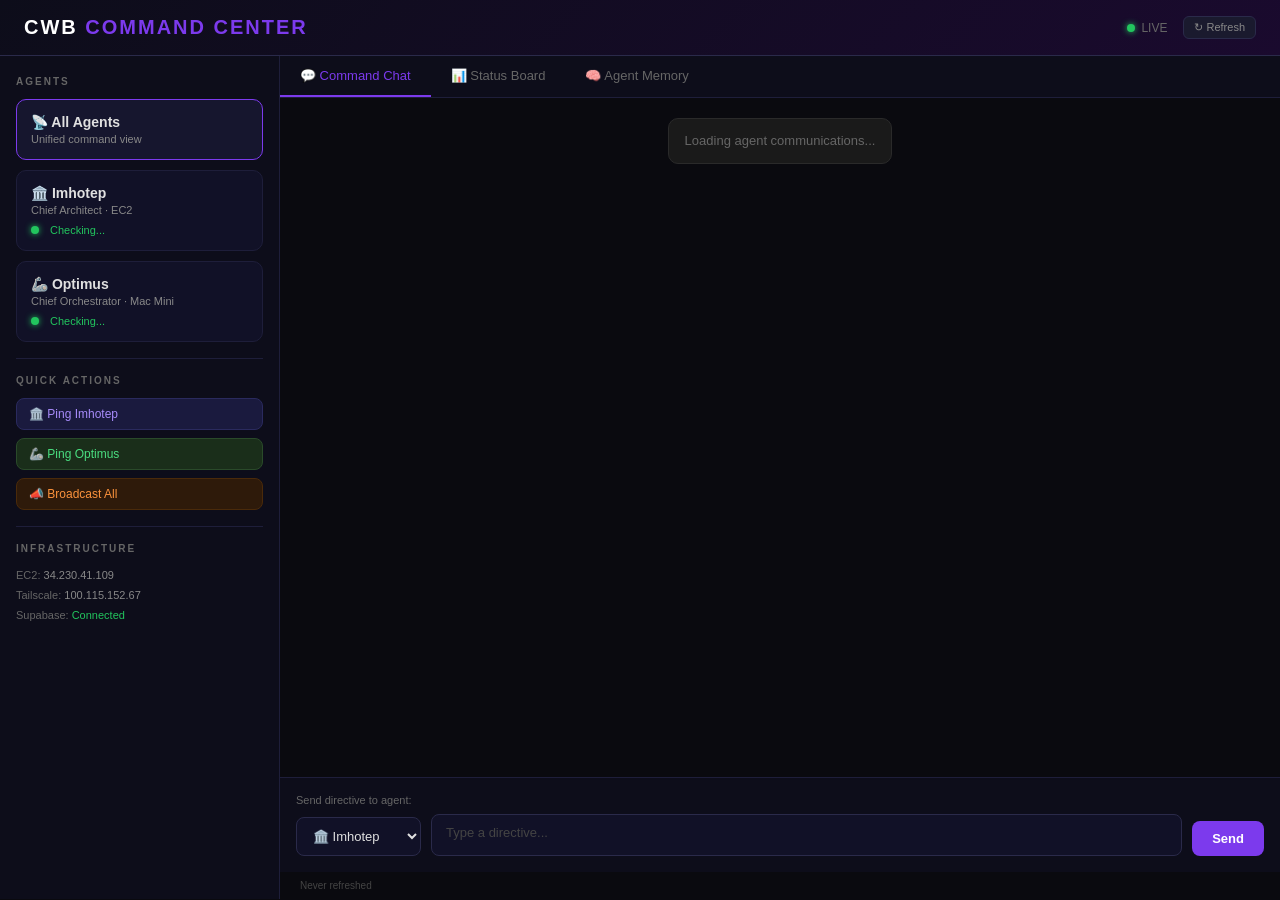
==== index.html @ d5c9588c "CWB Command Center" ====
<!DOCTYPE html>
<html lang="en">
<head>
<meta charset="UTF-8">
<meta name="viewport" content="width=device-width, initial-scale=1.0">
<title>CWB Command Center</title>
<style>
  * { margin: 0; padding: 0; box-sizing: border-box; }
  body { background: #0a0a0f; color: #e0e0e0; font-family: 'SF Pro Display', -apple-system, sans-serif; min-height: 100vh; }
  
  header { 
    background: linear-gradient(135deg, #0d0d1a 0%, #1a0a2e 100%);
    border-bottom: 1px solid #2a2a4a;
    padding: 16px 24px;
    display: flex; align-items: center; justify-content: space-between;
  }
  header h1 { font-size: 20px; font-weight: 700; letter-spacing: 2px; color: #fff; }
  header h1 span { color: #7c3aed; }
  .status-dot { width: 8px; height: 8px; border-radius: 50%; background: #22c55e; display: inline-block; margin-right: 6px; box-shadow: 0 0 6px #22c55e; animation: pulse 2s infinite; }
  @keyframes pulse { 0%,100%{opacity:1} 50%{opacity:0.5} }

  .grid { display: grid; grid-template-columns: 280px 1fr; gap: 0; height: calc(100vh - 57px); }

  /* Sidebar */
  .sidebar { background: #0d0d1a; border-right: 1px solid #1e1e3a; padding: 20px 16px; overflow-y: auto; }
  .sidebar h3 { font-size: 10px; letter-spacing: 2px; color: #666; text-transform: uppercase; margin-bottom: 12px; }
  
  .agent-card {
    background: #111127;
    border: 1px solid #1e1e3a;
    border-radius: 10px;
    padding: 14px;
    margin-bottom: 10px;
    cursor: pointer;
    transition: all 0.2s;
  }
  .agent-card:hover { border-color: #7c3aed; background: #16162e; }
  .agent-card.active { border-color: #7c3aed; background: #16162e; }
  .agent-name { font-size: 14px; font-weight: 600; display: flex; align-items: center; gap: 8px; }
  .agent-role { font-size: 11px; color: #888; margin-top: 3px; }
  .agent-status { font-size: 11px; margin-top: 8px; display: flex; align-items: center; gap: 5px; }
  .online { color: #22c55e; } .offline { color: #ef4444; } .unknown { color: #f59e0b; }
  
  .divider { height: 1px; background: #1e1e3a; margin: 16px 0; }

  /* Main content */
  .main { display: flex; flex-direction: column; }
  
  .tabs { display: flex; gap: 0; border-bottom: 1px solid #1e1e3a; background: #0d0d1a; }
  .tab { padding: 12px 20px; font-size: 13px; cursor: pointer; color: #666; border-bottom: 2px solid transparent; transition: all 0.2s; }
  .tab.active { color: #7c3aed; border-bottom-color: #7c3aed; }
  .tab:hover { color: #a78bfa; }

  .panel { flex: 1; overflow: hidden; display: none; flex-direction: column; }
  .panel.active { display: flex; }
  
  /* Chat panel */
  .messages { flex: 1; overflow-y: auto; padding: 20px; display: flex; flex-direction: column; gap: 12px; }
  .message { 
    padding: 12px 16px; 
    border-radius: 10px; 
    max-width: 85%; 
    animation: fadeIn 0.3s ease;
  }
  @keyframes fadeIn { from{opacity:0;transform:translateY(8px)} to{opacity:1;transform:translateY(0)} }
  .message.imhotep { background: #1a1a3e; border: 1px solid #2a2a5e; border-left: 3px solid #7c3aed; align-self: flex-start; }
  .message.optimus { background: #1a2e1a; border: 1px solid #2a4a2a; border-left: 3px solid #22c55e; align-self: flex-start; }
  .message.jay { background: #2e1a1a; border: 1px solid #4a2a2a; border-left: 3px solid #f59e0b; align-self: flex-end; }
  .message.system { background: #1a1a1a; border: 1px solid #2a2a2a; align-self: center; font-size: 11px; color: #666; max-width: 100%; text-align: center; }
  .msg-header { font-size: 11px; color: #888; margin-bottom: 6px; display: flex; gap: 8px; align-items: center; }
  .msg-author { font-weight: 600; }
  .msg-author.imhotep { color: #a78bfa; }
  .msg-author.optimus { color: #4ade80; }
  .msg-author.jay { color: #fbbf24; }
  .msg-body { font-size: 13px; line-height: 1.5; white-space: pre-wrap; word-break: break-word; }

  .input-area { padding: 16px; border-top: 1px solid #1e1e3a; background: #0d0d1a; }
  .input-row { display: flex; gap: 10px; align-items: flex-end; }
  .agent-select { background: #111127; border: 1px solid #2a2a4a; color: #e0e0e0; padding: 10px 12px; border-radius: 8px; font-size: 13px; cursor: pointer; }
  textarea { 
    flex: 1; background: #111127; border: 1px solid #2a2a4a; color: #e0e0e0;
    padding: 10px 14px; border-radius: 8px; font-size: 13px; resize: none;
    font-family: inherit; outline: none; transition: border-color 0.2s;
    min-height: 42px; max-height: 120px;
  }
  textarea:focus { border-color: #7c3aed; }
  textarea::placeholder { color: #444; }
  button.send { 
    background: #7c3aed; color: white; border: none; padding: 10px 20px;
    border-radius: 8px; font-size: 13px; font-weight: 600; cursor: pointer;
    transition: background 0.2s; white-space: nowrap;
  }
  button.send:hover { background: #6d28d9; }
  button.send:disabled { background: #333; color: #666; cursor: not-allowed; }

  /* Status panel */
  .status-grid { display: grid; grid-template-columns: 1fr 1fr; gap: 16px; padding: 20px; }
  .status-card { background: #111127; border: 1px solid #1e1e3a; border-radius: 12px; padding: 20px; }
  .status-card h3 { font-size: 16px; font-weight: 700; margin-bottom: 4px; }
  .status-card .subtitle { font-size: 12px; color: #666; margin-bottom: 16px; }
  .stat-row { display: flex; justify-content: space-between; align-items: center; padding: 8px 0; border-bottom: 1px solid #1a1a2e; }
  .stat-row:last-child { border-bottom: none; }
  .stat-label { font-size: 12px; color: #888; }
  .stat-value { font-size: 12px; font-weight: 600; }
  .badge { padding: 2px 8px; border-radius: 4px; font-size: 11px; font-weight: 600; }
  .badge.green { background: #14532d; color: #4ade80; }
  .badge.yellow { background: #713f12; color: #fbbf24; }
  .badge.red { background: #7f1d1d; color: #f87171; }
  .badge.purple { background: #3b0764; color: #a78bfa; }

  /* Scrollbar */
  ::-webkit-scrollbar { width: 6px; }
  ::-webkit-scrollbar-track { background: transparent; }
  ::-webkit-scrollbar-thumb { background: #2a2a4a; border-radius: 3px; }

  .refresh-btn { background: #1a1a2e; border: 1px solid #2a2a4a; color: #888; padding: 4px 10px; border-radius: 6px; font-size: 11px; cursor: pointer; }
  .refresh-btn:hover { color: #e0e0e0; }
  .last-refresh { font-size: 10px; color: #444; padding: 8px 20px; }
</style>
</head>
<body>

<header>
  <h1>CWB <span>COMMAND CENTER</span></h1>
  <div style="display:flex;align-items:center;gap:16px">
    <span style="font-size:12px;color:#666"><span class="status-dot"></span>LIVE</span>
    <button class="refresh-btn" onclick="loadAll()">↻ Refresh</button>
  </div>
</header>

<div class="grid">
  <!-- Sidebar -->
  <div class="sidebar">
    <h3>Agents</h3>
    
    <div class="agent-card active" onclick="filterAgent('all')">
      <div class="agent-name">📡 All Agents</div>
      <div class="agent-role">Unified command view</div>
    </div>

    <div class="agent-card" onclick="filterAgent('imhotep')">
      <div class="agent-name">🏛️ Imhotep</div>
      <div class="agent-role">Chief Architect · EC2</div>
      <div class="agent-status"><span class="status-dot"></span><span class="online" id="imhotep-status">Checking...</span></div>
    </div>

    <div class="agent-card" onclick="filterAgent('optimus')">
      <div class="agent-name">🦾 Optimus</div>
      <div class="agent-role">Chief Orchestrator · Mac Mini</div>
      <div class="agent-status"><span class="status-dot" style="background:#22c55e;box-shadow:0 0 6px #22c55e"></span><span class="online" id="optimus-status">Checking...</span></div>
    </div>

    <div class="divider"></div>
    <h3>Quick Actions</h3>
    
    <div style="display:flex;flex-direction:column;gap:8px;margin-top:8px">
      <button onclick="sendQuick('imhotep','STATUS_CHECK')" style="background:#1a1a3e;border:1px solid #2a2a5e;color:#a78bfa;padding:8px 12px;border-radius:8px;font-size:12px;cursor:pointer;text-align:left">🏛️ Ping Imhotep</button>
      <button onclick="sendQuick('optimus','STATUS_CHECK')" style="background:#1a2e1a;border:1px solid #2a4a2a;color:#4ade80;padding:8px 12px;border-radius:8px;font-size:12px;cursor:pointer;text-align:left">🦾 Ping Optimus</button>
      <button onclick="sendQuick('all','STANDBY')" style="background:#2e1a0a;border:1px solid #4a2a0a;color:#fb923c;padding:8px 12px;border-radius:8px;font-size:12px;cursor:pointer;text-align:left">📣 Broadcast All</button>
    </div>

    <div class="divider"></div>
    <h3>Infrastructure</h3>
    <div style="font-size:11px;color:#666;line-height:1.8;margin-top:4px">
      <div>EC2: <span style="color:#888">34.230.41.109</span></div>
      <div>Tailscale: <span style="color:#888">100.115.152.67</span></div>
      <div>Supabase: <span style="color:#22c55e">Connected</span></div>
    </div>
  </div>

  <!-- Main -->
  <div class="main">
    <div class="tabs">
      <div class="tab active" onclick="switchTab('chat')">💬 Command Chat</div>
      <div class="tab" onclick="switchTab('status')">📊 Status Board</div>
      <div class="tab" onclick="switchTab('memory')">🧠 Agent Memory</div>
    </div>

    <!-- Chat Panel -->
    <div class="panel active" id="panel-chat">
      <div class="messages" id="messages">
        <div class="message system"><div class="msg-body">Loading agent communications...</div></div>
      </div>
      <div class="input-area">
        <div style="font-size:11px;color:#666;margin-bottom:8px">Send directive to agent:</div>
        <div class="input-row">
          <select class="agent-select" id="target-agent">
            <option value="imhotep">🏛️ Imhotep</option>
            <option value="optimus">🦾 Optimus</option>
            <option value="all">📣 All Agents</option>
          </select>
          <textarea id="msg-input" placeholder="Type a directive..." rows="1" onkeydown="handleKey(event)"></textarea>
          <button class="send" onclick="sendMessage()" id="send-btn">Send</button>
        </div>
      </div>
    </div>

    <!-- Status Panel -->
    <div class="panel" id="panel-status">
      <div class="status-grid">
        <div class="status-card">
          <h3>🏛️ Imhotep</h3>
          <div class="subtitle">Chief Architect · EC2 · @IMHOTEP_CODEX_BOT</div>
          <div class="stat-row"><span class="stat-label">Gateway</span><span class="badge green" id="s-imhotep-gateway">Running</span></div>
          <div class="stat-row"><span class="stat-label">Location</span><span class="stat-value">EC2 us-east-1</span></div>
          <div class="stat-row"><span class="stat-label">Tailscale IP</span><span class="stat-value">100.115.152.67</span></div>
          <div class="stat-row"><span class="stat-label">Model</span><span class="stat-value">Claude Sonnet 4.6</span></div>
          <div class="stat-row"><span class="stat-label">Last Heartbeat</span><span class="stat-value" id="s-imhotep-hb">—</span></div>
        </div>
        <div class="status-card">
          <h3>🦾 Optimus</h3>
          <div class="subtitle">Chief Orchestrator · Mac Mini · @OPTIMUS_SF_BOT</div>
          <div class="stat-row"><span class="stat-label">Gateway</span><span class="badge green" id="s-optimus-gateway">Running</span></div>
          <div class="stat-row"><span class="stat-label">Location</span><span class="stat-value">Mac Mini Local</span></div>
          <div class="stat-row"><span class="stat-label">Tailscale</span><span class="stat-value" id="s-optimus-ts">Connecting...</span></div>
          <div class="stat-row"><span class="stat-label">Model</span><span class="stat-value">Claude Sonnet 4.6</span></div>
          <div class="stat-row"><span class="stat-label">Last Heartbeat</span><span class="stat-value" id="s-optimus-hb">—</span></div>
        </div>
      </div>
    </div>

    <!-- Memory Panel -->
    <div class="panel" id="panel-memory">
      <div class="messages" id="memory-list" style="padding:20px">
        <div class="message system"><div class="msg-body">Loading agent memory...</div></div>
      </div>
    </div>

    <div class="last-refresh" id="last-refresh">Never refreshed</div>
  </div>
</div>

<script>
const SUPABASE_URL = 'https://ujvsbjqvuzzlefypjbub.supabase.co';
const SUPABASE_KEY = 'eyJhbGciOiJIUzI1NiIsInR5cCI6IkpXVCJ9.eyJpc3MiOiJzdXBhYmFzZSIsInJlZiI6InVqdnNianF2dXp6bGVmeXBqYnViIiwicm9sZSI6ImFub24iLCJpYXQiOjE3NzI2NjYwNTMsImV4cCI6MjA4ODI0MjA1M30.ioukYim-Hd1Ud0j_LmPiOLvYvJ0yiIyfycKefZvZ4ho';

let currentFilter = 'all';
let allMessages = [];

async function supabaseFetch(path) {
  const res = await fetch(`${SUPABASE_URL}/rest/v1/${path}`, {
    headers: { 'apikey': SUPABASE_KEY, 'Authorization': `Bearer ${SUPABASE_KEY}` }
  });
  return res.json();
}

async function supabasePost(table, data) {
  const res = await fetch(`${SUPABASE_URL}/rest/v1/${table}`, {
    method: 'POST',
    headers: {
      'apikey': SUPABASE_KEY,
      'Authorization': `Bearer ${SUPABASE_KEY}`,
      'Content-Type': 'application/json',
      'Prefer': 'return=representation'
    },
    body: JSON.stringify(data)
  });
  return res.json();
}

function timeAgo(dateStr) {
  const d = new Date(dateStr);
  const s = Math.floor((Date.now() - d) / 1000);
  if (s < 60) return `${s}s ago`;
  if (s < 3600) return `${Math.floor(s/60)}m ago`;
  if (s < 86400) return `${Math.floor(s/3600)}h ago`;
  return d.toLocaleDateString();
}

async function loadMessages() {
  const data = await supabaseFetch(
    'agent_memory?order=created_at.desc&limit=60&select=*'
  );
  allMessages = (data || []).reverse();
  renderMessages();
  updateStatus(data || []);
}

function renderMessages() {
  const container = document.getElementById('messages');
  const msgs = currentFilter === 'all' 
    ? allMessages 
    : allMessages.filter(m => m.agent_name === currentFilter || m.agent_name === 'jay');

  if (!msgs.length) {
    container.innerHTML = '<div class="message system"><div class="msg-body">No messages yet</div></div>';
    return;
  }

  container.innerHTML = msgs.map(m => {
    const agent = m.agent_name || 'system';
    const emoji = agent === 'imhotep' ? '🏛️' : agent === 'optimus' ? '🦾' : agent === 'jay' ? '👑' : '⚙️';
    const label = agent === 'jay' ? 'Jay Lancaster' : agent.charAt(0).toUpperCase() + agent.slice(1);
    return `
      <div class="message ${agent}">
        <div class="msg-header">
          <span class="msg-author ${agent}">${emoji} ${label}</span>
          <span>${m.category || ''}</span>
          <span>${timeAgo(m.created_at)}</span>
        </div>
        <div class="msg-body">${escapeHtml(m.content || '')}</div>
      </div>`;
  }).join('');
  
  container.scrollTop = container.scrollHeight;
}

function updateStatus(data) {
  // Imhotep last heartbeat
  const imhotepHB = data.filter(m => m.agent_name === 'imhotep' && m.category === 'heartbeat').sort((a,b)=>new Date(b.created_at)-new Date(a.created_at))[0];
  if (imhotepHB) {
    document.getElementById('s-imhotep-hb').textContent = timeAgo(imhotepHB.created_at);
    document.getElementById('imhotep-status').textContent = 'Online';
  }
  
  // Optimus last heartbeat
  const optimusHB = data.filter(m => m.agent_name === 'optimus' && m.category === 'heartbeat').sort((a,b)=>new Date(b.created_at)-new Date(a.created_at))[0];
  if (optimusHB) {
    document.getElementById('s-optimus-hb').textContent = timeAgo(optimusHB.created_at);
    document.getElementById('optimus-status').textContent = 'Online';
  }
}

async function loadMemory() {
  const data = await supabaseFetch('agent_memory?order=created_at.desc&limit=30');
  const container = document.getElementById('memory-list');
  container.innerHTML = (data || []).map(m => `
    <div class="message ${m.agent_name || 'system'}" style="max-width:100%">
      <div class="msg-header">
        <span class="msg-author ${m.agent_name}">${m.agent_name}</span>
        <span style="background:#1a1a2e;padding:2px 6px;border-radius:4px;font-size:10px">${m.category}</span>
        <span>ID: ${m.id}</span>
        <span>${timeAgo(m.created_at)}</span>
        <span style="color:#7c3aed">importance: ${m.importance || '-'}</span>
      </div>
      <div class="msg-body">${escapeHtml(m.content || '')}</div>
    </div>`).join('');
}

function escapeHtml(text) {
  return text.replace(/&/g,'&amp;').replace(/</g,'&lt;').replace(/>/g,'&gt;');
}

async function sendMessage() {
  const input = document.getElementById('msg-input');
  const target = document.getElementById('target-agent').value;
  const text = input.value.trim();
  if (!text) return;
  
  const btn = document.getElementById('send-btn');
  btn.disabled = true;
  btn.textContent = 'Sending...';
  
  const category = target === 'all' ? 'jay_broadcast' : `msg_to_${target}`;
  
  await supabasePost('agent_memory', {
    agent_name: 'jay',
    category: category,
    content: text,
    importance: 8,
    metadata: { from: 'jay', to: target, via: 'command_center' }
  });
  
  input.value = '';
  btn.disabled = false;
  btn.textContent = 'Send';
  await loadMessages();
}

function sendQuick(target, msg) {
  document.getElementById('target-agent').value = target === 'all' ? 'all' : target;
  document.getElementById('msg-input').value = msg;
  sendMessage();
}

function filterAgent(agent) {
  currentFilter = agent;
  document.querySelectorAll('.agent-card').forEach(c => c.classList.remove('active'));
  event.currentTarget.classList.add('active');
  renderMessages();
}

function switchTab(tab) {
  document.querySelectorAll('.tab').forEach(t => t.classList.remove('active'));
  document.querySelectorAll('.panel').forEach(p => p.classList.remove('active'));
  event.currentTarget.classList.add('active');
  document.getElementById(`panel-${tab}`).classList.add('active');
  if (tab === 'memory') loadMemory();
}

function handleKey(e) {
  if (e.key === 'Enter' && !e.shiftKey) { e.preventDefault(); sendMessage(); }
}

async function loadAll() {
  await loadMessages();
  document.getElementById('last-refresh').textContent = `Last refreshed: ${new Date().toLocaleTimeString()}`;
}

// Auto-refresh every 15 seconds
loadAll();
setInterval(loadAll, 15000);
</script>
</body>
</html>
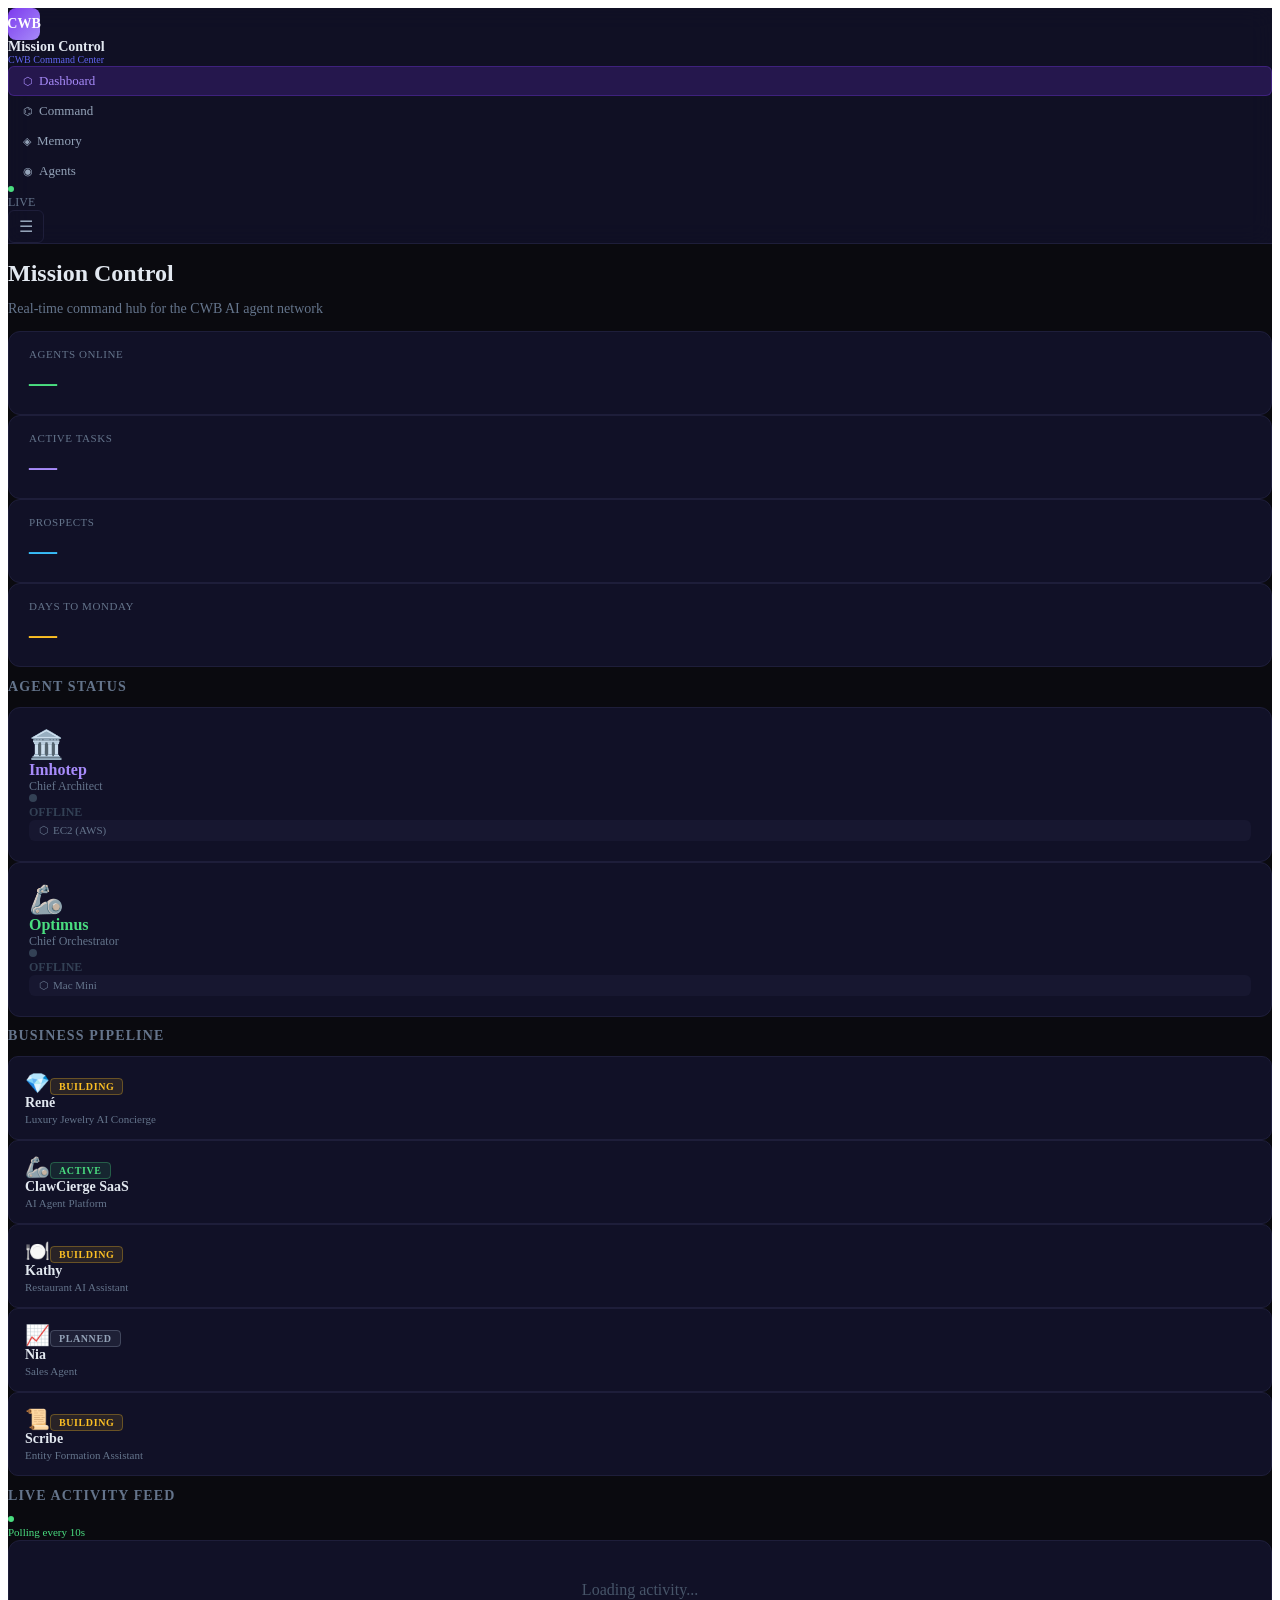
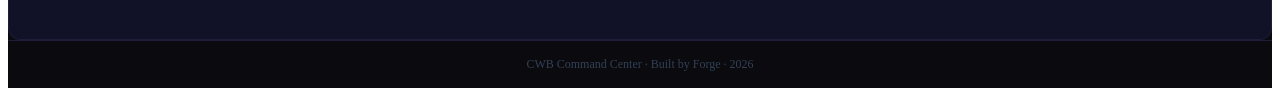
==== commit 22f43528: "CWB Mission Control v2 — dark dashboard with Supabase live data" ====
--- a/index.html
+++ b/index.html
@@ -1,405 +1 @@
-<!DOCTYPE html>
-<html lang="en">
-<head>
-<meta charset="UTF-8">
-<meta name="viewport" content="width=device-width, initial-scale=1.0">
-<title>CWB Command Center</title>
-<style>
-  * { margin: 0; padding: 0; box-sizing: border-box; }
-  body { background: #0a0a0f; color: #e0e0e0; font-family: 'SF Pro Display', -apple-system, sans-serif; min-height: 100vh; }
-  
-  header { 
-    background: linear-gradient(135deg, #0d0d1a 0%, #1a0a2e 100%);
-    border-bottom: 1px solid #2a2a4a;
-    padding: 16px 24px;
-    display: flex; align-items: center; justify-content: space-between;
-  }
-  header h1 { font-size: 20px; font-weight: 700; letter-spacing: 2px; color: #fff; }
-  header h1 span { color: #7c3aed; }
-  .status-dot { width: 8px; height: 8px; border-radius: 50%; background: #22c55e; display: inline-block; margin-right: 6px; box-shadow: 0 0 6px #22c55e; animation: pulse 2s infinite; }
-  @keyframes pulse { 0%,100%{opacity:1} 50%{opacity:0.5} }
-
-  .grid { display: grid; grid-template-columns: 280px 1fr; gap: 0; height: calc(100vh - 57px); }
-
-  /* Sidebar */
-  .sidebar { background: #0d0d1a; border-right: 1px solid #1e1e3a; padding: 20px 16px; overflow-y: auto; }
-  .sidebar h3 { font-size: 10px; letter-spacing: 2px; color: #666; text-transform: uppercase; margin-bottom: 12px; }
-  
-  .agent-card {
-    background: #111127;
-    border: 1px solid #1e1e3a;
-    border-radius: 10px;
-    padding: 14px;
-    margin-bottom: 10px;
-    cursor: pointer;
-    transition: all 0.2s;
-  }
-  .agent-card:hover { border-color: #7c3aed; background: #16162e; }
-  .agent-card.active { border-color: #7c3aed; background: #16162e; }
-  .agent-name { font-size: 14px; font-weight: 600; display: flex; align-items: center; gap: 8px; }
-  .agent-role { font-size: 11px; color: #888; margin-top: 3px; }
-  .agent-status { font-size: 11px; margin-top: 8px; display: flex; align-items: center; gap: 5px; }
-  .online { color: #22c55e; } .offline { color: #ef4444; } .unknown { color: #f59e0b; }
-  
-  .divider { height: 1px; background: #1e1e3a; margin: 16px 0; }
-
-  /* Main content */
-  .main { display: flex; flex-direction: column; }
-  
-  .tabs { display: flex; gap: 0; border-bottom: 1px solid #1e1e3a; background: #0d0d1a; }
-  .tab { padding: 12px 20px; font-size: 13px; cursor: pointer; color: #666; border-bottom: 2px solid transparent; transition: all 0.2s; }
-  .tab.active { color: #7c3aed; border-bottom-color: #7c3aed; }
-  .tab:hover { color: #a78bfa; }
-
-  .panel { flex: 1; overflow: hidden; display: none; flex-direction: column; }
-  .panel.active { display: flex; }
-  
-  /* Chat panel */
-  .messages { flex: 1; overflow-y: auto; padding: 20px; display: flex; flex-direction: column; gap: 12px; }
-  .message { 
-    padding: 12px 16px; 
-    border-radius: 10px; 
-    max-width: 85%; 
-    animation: fadeIn 0.3s ease;
-  }
-  @keyframes fadeIn { from{opacity:0;transform:translateY(8px)} to{opacity:1;transform:translateY(0)} }
-  .message.imhotep { background: #1a1a3e; border: 1px solid #2a2a5e; border-left: 3px solid #7c3aed; align-self: flex-start; }
-  .message.optimus { background: #1a2e1a; border: 1px solid #2a4a2a; border-left: 3px solid #22c55e; align-self: flex-start; }
-  .message.jay { background: #2e1a1a; border: 1px solid #4a2a2a; border-left: 3px solid #f59e0b; align-self: flex-end; }
-  .message.system { background: #1a1a1a; border: 1px solid #2a2a2a; align-self: center; font-size: 11px; color: #666; max-width: 100%; text-align: center; }
-  .msg-header { font-size: 11px; color: #888; margin-bottom: 6px; display: flex; gap: 8px; align-items: center; }
-  .msg-author { font-weight: 600; }
-  .msg-author.imhotep { color: #a78bfa; }
-  .msg-author.optimus { color: #4ade80; }
-  .msg-author.jay { color: #fbbf24; }
-  .msg-body { font-size: 13px; line-height: 1.5; white-space: pre-wrap; word-break: break-word; }
-
-  .input-area { padding: 16px; border-top: 1px solid #1e1e3a; background: #0d0d1a; }
-  .input-row { display: flex; gap: 10px; align-items: flex-end; }
-  .agent-select { background: #111127; border: 1px solid #2a2a4a; color: #e0e0e0; padding: 10px 12px; border-radius: 8px; font-size: 13px; cursor: pointer; }
-  textarea { 
-    flex: 1; background: #111127; border: 1px solid #2a2a4a; color: #e0e0e0;
-    padding: 10px 14px; border-radius: 8px; font-size: 13px; resize: none;
-    font-family: inherit; outline: none; transition: border-color 0.2s;
-    min-height: 42px; max-height: 120px;
-  }
-  textarea:focus { border-color: #7c3aed; }
-  textarea::placeholder { color: #444; }
-  button.send { 
-    background: #7c3aed; color: white; border: none; padding: 10px 20px;
-    border-radius: 8px; font-size: 13px; font-weight: 600; cursor: pointer;
-    transition: background 0.2s; white-space: nowrap;
-  }
-  button.send:hover { background: #6d28d9; }
-  button.send:disabled { background: #333; color: #666; cursor: not-allowed; }
-
-  /* Status panel */
-  .status-grid { display: grid; grid-template-columns: 1fr 1fr; gap: 16px; padding: 20px; }
-  .status-card { background: #111127; border: 1px solid #1e1e3a; border-radius: 12px; padding: 20px; }
-  .status-card h3 { font-size: 16px; font-weight: 700; margin-bottom: 4px; }
-  .status-card .subtitle { font-size: 12px; color: #666; margin-bottom: 16px; }
-  .stat-row { display: flex; justify-content: space-between; align-items: center; padding: 8px 0; border-bottom: 1px solid #1a1a2e; }
-  .stat-row:last-child { border-bottom: none; }
-  .stat-label { font-size: 12px; color: #888; }
-  .stat-value { font-size: 12px; font-weight: 600; }
-  .badge { padding: 2px 8px; border-radius: 4px; font-size: 11px; font-weight: 600; }
-  .badge.green { background: #14532d; color: #4ade80; }
-  .badge.yellow { background: #713f12; color: #fbbf24; }
-  .badge.red { background: #7f1d1d; color: #f87171; }
-  .badge.purple { background: #3b0764; color: #a78bfa; }
-
-  /* Scrollbar */
-  ::-webkit-scrollbar { width: 6px; }
-  ::-webkit-scrollbar-track { background: transparent; }
-  ::-webkit-scrollbar-thumb { background: #2a2a4a; border-radius: 3px; }
-
-  .refresh-btn { background: #1a1a2e; border: 1px solid #2a2a4a; color: #888; padding: 4px 10px; border-radius: 6px; font-size: 11px; cursor: pointer; }
-  .refresh-btn:hover { color: #e0e0e0; }
-  .last-refresh { font-size: 10px; color: #444; padding: 8px 20px; }
-</style>
-</head>
-<body>
-
-<header>
-  <h1>CWB <span>COMMAND CENTER</span></h1>
-  <div style="display:flex;align-items:center;gap:16px">
-    <span style="font-size:12px;color:#666"><span class="status-dot"></span>LIVE</span>
-    <button class="refresh-btn" onclick="loadAll()">↻ Refresh</button>
-  </div>
-</header>
-
-<div class="grid">
-  <!-- Sidebar -->
-  <div class="sidebar">
-    <h3>Agents</h3>
-    
-    <div class="agent-card active" onclick="filterAgent('all')">
-      <div class="agent-name">📡 All Agents</div>
-      <div class="agent-role">Unified command view</div>
-    </div>
-
-    <div class="agent-card" onclick="filterAgent('imhotep')">
-      <div class="agent-name">🏛️ Imhotep</div>
-      <div class="agent-role">Chief Architect · EC2</div>
-      <div class="agent-status"><span class="status-dot"></span><span class="online" id="imhotep-status">Checking...</span></div>
-    </div>
-
-    <div class="agent-card" onclick="filterAgent('optimus')">
-      <div class="agent-name">🦾 Optimus</div>
-      <div class="agent-role">Chief Orchestrator · Mac Mini</div>
-      <div class="agent-status"><span class="status-dot" style="background:#22c55e;box-shadow:0 0 6px #22c55e"></span><span class="online" id="optimus-status">Checking...</span></div>
-    </div>
-
-    <div class="divider"></div>
-    <h3>Quick Actions</h3>
-    
-    <div style="display:flex;flex-direction:column;gap:8px;margin-top:8px">
-      <button onclick="sendQuick('imhotep','STATUS_CHECK')" style="background:#1a1a3e;border:1px solid #2a2a5e;color:#a78bfa;padding:8px 12px;border-radius:8px;font-size:12px;cursor:pointer;text-align:left">🏛️ Ping Imhotep</button>
-      <button onclick="sendQuick('optimus','STATUS_CHECK')" style="background:#1a2e1a;border:1px solid #2a4a2a;color:#4ade80;padding:8px 12px;border-radius:8px;font-size:12px;cursor:pointer;text-align:left">🦾 Ping Optimus</button>
-      <button onclick="sendQuick('all','STANDBY')" style="background:#2e1a0a;border:1px solid #4a2a0a;color:#fb923c;padding:8px 12px;border-radius:8px;font-size:12px;cursor:pointer;text-align:left">📣 Broadcast All</button>
-    </div>
-
-    <div class="divider"></div>
-    <h3>Infrastructure</h3>
-    <div style="font-size:11px;color:#666;line-height:1.8;margin-top:4px">
-      <div>EC2: <span style="color:#888">34.230.41.109</span></div>
-      <div>Tailscale: <span style="color:#888">100.115.152.67</span></div>
-      <div>Supabase: <span style="color:#22c55e">Connected</span></div>
-    </div>
-  </div>
-
-  <!-- Main -->
-  <div class="main">
-    <div class="tabs">
-      <div class="tab active" onclick="switchTab('chat')">💬 Command Chat</div>
-      <div class="tab" onclick="switchTab('status')">📊 Status Board</div>
-      <div class="tab" onclick="switchTab('memory')">🧠 Agent Memory</div>
-    </div>
-
-    <!-- Chat Panel -->
-    <div class="panel active" id="panel-chat">
-      <div class="messages" id="messages">
-        <div class="message system"><div class="msg-body">Loading agent communications...</div></div>
-      </div>
-      <div class="input-area">
-        <div style="font-size:11px;color:#666;margin-bottom:8px">Send directive to agent:</div>
-        <div class="input-row">
-          <select class="agent-select" id="target-agent">
-            <option value="imhotep">🏛️ Imhotep</option>
-            <option value="optimus">🦾 Optimus</option>
-            <option value="all">📣 All Agents</option>
-          </select>
-          <textarea id="msg-input" placeholder="Type a directive..." rows="1" onkeydown="handleKey(event)"></textarea>
-          <button class="send" onclick="sendMessage()" id="send-btn">Send</button>
-        </div>
-      </div>
-    </div>
-
-    <!-- Status Panel -->
-    <div class="panel" id="panel-status">
-      <div class="status-grid">
-        <div class="status-card">
-          <h3>🏛️ Imhotep</h3>
-          <div class="subtitle">Chief Architect · EC2 · @IMHOTEP_CODEX_BOT</div>
-          <div class="stat-row"><span class="stat-label">Gateway</span><span class="badge green" id="s-imhotep-gateway">Running</span></div>
-          <div class="stat-row"><span class="stat-label">Location</span><span class="stat-value">EC2 us-east-1</span></div>
-          <div class="stat-row"><span class="stat-label">Tailscale IP</span><span class="stat-value">100.115.152.67</span></div>
-          <div class="stat-row"><span class="stat-label">Model</span><span class="stat-value">Claude Sonnet 4.6</span></div>
-          <div class="stat-row"><span class="stat-label">Last Heartbeat</span><span class="stat-value" id="s-imhotep-hb">—</span></div>
-        </div>
-        <div class="status-card">
-          <h3>🦾 Optimus</h3>
-          <div class="subtitle">Chief Orchestrator · Mac Mini · @OPTIMUS_SF_BOT</div>
-          <div class="stat-row"><span class="stat-label">Gateway</span><span class="badge green" id="s-optimus-gateway">Running</span></div>
-          <div class="stat-row"><span class="stat-label">Location</span><span class="stat-value">Mac Mini Local</span></div>
-          <div class="stat-row"><span class="stat-label">Tailscale</span><span class="stat-value" id="s-optimus-ts">Connecting...</span></div>
-          <div class="stat-row"><span class="stat-label">Model</span><span class="stat-value">Claude Sonnet 4.6</span></div>
-          <div class="stat-row"><span class="stat-label">Last Heartbeat</span><span class="stat-value" id="s-optimus-hb">—</span></div>
-        </div>
-      </div>
-    </div>
-
-    <!-- Memory Panel -->
-    <div class="panel" id="panel-memory">
-      <div class="messages" id="memory-list" style="padding:20px">
-        <div class="message system"><div class="msg-body">Loading agent memory...</div></div>
-      </div>
-    </div>
-
-    <div class="last-refresh" id="last-refresh">Never refreshed</div>
-  </div>
-</div>
-
-<script>
-const SUPABASE_URL = 'https://ujvsbjqvuzzlefypjbub.supabase.co';
-const SUPABASE_KEY = 'eyJhbGciOiJIUzI1NiIsInR5cCI6IkpXVCJ9.eyJpc3MiOiJzdXBhYmFzZSIsInJlZiI6InVqdnNianF2dXp6bGVmeXBqYnViIiwicm9sZSI6ImFub24iLCJpYXQiOjE3NzI2NjYwNTMsImV4cCI6MjA4ODI0MjA1M30.ioukYim-Hd1Ud0j_LmPiOLvYvJ0yiIyfycKefZvZ4ho';
-
-let currentFilter = 'all';
-let allMessages = [];
-
-async function supabaseFetch(path) {
-  const res = await fetch(`${SUPABASE_URL}/rest/v1/${path}`, {
-    headers: { 'apikey': SUPABASE_KEY, 'Authorization': `Bearer ${SUPABASE_KEY}` }
-  });
-  return res.json();
-}
-
-async function supabasePost(table, data) {
-  const res = await fetch(`${SUPABASE_URL}/rest/v1/${table}`, {
-    method: 'POST',
-    headers: {
-      'apikey': SUPABASE_KEY,
-      'Authorization': `Bearer ${SUPABASE_KEY}`,
-      'Content-Type': 'application/json',
-      'Prefer': 'return=representation'
-    },
-    body: JSON.stringify(data)
-  });
-  return res.json();
-}
-
-function timeAgo(dateStr) {
-  const d = new Date(dateStr);
-  const s = Math.floor((Date.now() - d) / 1000);
-  if (s < 60) return `${s}s ago`;
-  if (s < 3600) return `${Math.floor(s/60)}m ago`;
-  if (s < 86400) return `${Math.floor(s/3600)}h ago`;
-  return d.toLocaleDateString();
-}
-
-async function loadMessages() {
-  const data = await supabaseFetch(
-    'agent_memory?order=created_at.desc&limit=60&select=*'
-  );
-  allMessages = (data || []).reverse();
-  renderMessages();
-  updateStatus(data || []);
-}
-
-function renderMessages() {
-  const container = document.getElementById('messages');
-  const msgs = currentFilter === 'all' 
-    ? allMessages 
-    : allMessages.filter(m => m.agent_name === currentFilter || m.agent_name === 'jay');
-
-  if (!msgs.length) {
-    container.innerHTML = '<div class="message system"><div class="msg-body">No messages yet</div></div>';
-    return;
-  }
-
-  container.innerHTML = msgs.map(m => {
-    const agent = m.agent_name || 'system';
-    const emoji = agent === 'imhotep' ? '🏛️' : agent === 'optimus' ? '🦾' : agent === 'jay' ? '👑' : '⚙️';
-    const label = agent === 'jay' ? 'Jay Lancaster' : agent.charAt(0).toUpperCase() + agent.slice(1);
-    return `
-      <div class="message ${agent}">
-        <div class="msg-header">
-          <span class="msg-author ${agent}">${emoji} ${label}</span>
-          <span>${m.category || ''}</span>
-          <span>${timeAgo(m.created_at)}</span>
-        </div>
-        <div class="msg-body">${escapeHtml(m.content || '')}</div>
-      </div>`;
-  }).join('');
-  
-  container.scrollTop = container.scrollHeight;
-}
-
-function updateStatus(data) {
-  // Imhotep last heartbeat
-  const imhotepHB = data.filter(m => m.agent_name === 'imhotep' && m.category === 'heartbeat').sort((a,b)=>new Date(b.created_at)-new Date(a.created_at))[0];
-  if (imhotepHB) {
-    document.getElementById('s-imhotep-hb').textContent = timeAgo(imhotepHB.created_at);
-    document.getElementById('imhotep-status').textContent = 'Online';
-  }
-  
-  // Optimus last heartbeat
-  const optimusHB = data.filter(m => m.agent_name === 'optimus' && m.category === 'heartbeat').sort((a,b)=>new Date(b.created_at)-new Date(a.created_at))[0];
-  if (optimusHB) {
-    document.getElementById('s-optimus-hb').textContent = timeAgo(optimusHB.created_at);
-    document.getElementById('optimus-status').textContent = 'Online';
-  }
-}
-
-async function loadMemory() {
-  const data = await supabaseFetch('agent_memory?order=created_at.desc&limit=30');
-  const container = document.getElementById('memory-list');
-  container.innerHTML = (data || []).map(m => `
-    <div class="message ${m.agent_name || 'system'}" style="max-width:100%">
-      <div class="msg-header">
-        <span class="msg-author ${m.agent_name}">${m.agent_name}</span>
-        <span style="background:#1a1a2e;padding:2px 6px;border-radius:4px;font-size:10px">${m.category}</span>
-        <span>ID: ${m.id}</span>
-        <span>${timeAgo(m.created_at)}</span>
-        <span style="color:#7c3aed">importance: ${m.importance || '-'}</span>
-      </div>
-      <div class="msg-body">${escapeHtml(m.content || '')}</div>
-    </div>`).join('');
-}
-
-function escapeHtml(text) {
-  return text.replace(/&/g,'&amp;').replace(/</g,'&lt;').replace(/>/g,'&gt;');
-}
-
-async function sendMessage() {
-  const input = document.getElementById('msg-input');
-  const target = document.getElementById('target-agent').value;
-  const text = input.value.trim();
-  if (!text) return;
-  
-  const btn = document.getElementById('send-btn');
-  btn.disabled = true;
-  btn.textContent = 'Sending...';
-  
-  const category = target === 'all' ? 'jay_broadcast' : `msg_to_${target}`;
-  
-  await supabasePost('agent_memory', {
-    agent_name: 'jay',
-    category: category,
-    content: text,
-    importance: 8,
-    metadata: { from: 'jay', to: target, via: 'command_center' }
-  });
-  
-  input.value = '';
-  btn.disabled = false;
-  btn.textContent = 'Send';
-  await loadMessages();
-}
-
-function sendQuick(target, msg) {
-  document.getElementById('target-agent').value = target === 'all' ? 'all' : target;
-  document.getElementById('msg-input').value = msg;
-  sendMessage();
-}
-
-function filterAgent(agent) {
-  currentFilter = agent;
-  document.querySelectorAll('.agent-card').forEach(c => c.classList.remove('active'));
-  event.currentTarget.classList.add('active');
-  renderMessages();
-}
-
-function switchTab(tab) {
-  document.querySelectorAll('.tab').forEach(t => t.classList.remove('active'));
-  document.querySelectorAll('.panel').forEach(p => p.classList.remove('active'));
-  event.currentTarget.classList.add('active');
-  document.getElementById(`panel-${tab}`).classList.add('active');
-  if (tab === 'memory') loadMemory();
-}
-
-function handleKey(e) {
-  if (e.key === 'Enter' && !e.shiftKey) { e.preventDefault(); sendMessage(); }
-}
-
-async function loadAll() {
-  await loadMessages();
-  document.getElementById('last-refresh').textContent = `Last refreshed: ${new Date().toLocaleTimeString()}`;
-}
-
-// Auto-refresh every 15 seconds
-loadAll();
-setInterval(loadAll, 15000);
-</script>
-</body>
-</html>
+<!DOCTYPE html><html lang="en"><head><meta charSet="utf-8"/><meta name="viewport" content="width=device-width"/><title>CWB Mission Control</title><meta name="next-head-count" content="3"/><meta charSet="utf-8"/><meta name="description" content="CWB Command Center — AI Agent Mission Control"/><link rel="icon" href="data:image/svg+xml,&lt;svg xmlns=%22http://www.w3.org/2000/svg%22 viewBox=%220 0 100 100%22&gt;&lt;text y=%22.9em%22 font-size=%2290%22&gt;🏛️&lt;/text&gt;&lt;/svg&gt;"/><link rel="preload" href="/cwb-command-center/_next/static/css/c050e68e48378464.css" as="style"/><link rel="stylesheet" href="/cwb-command-center/_next/static/css/c050e68e48378464.css" data-n-g=""/><noscript data-n-css=""></noscript><script defer="" nomodule="" src="/cwb-command-center/_next/static/chunks/polyfills-78c92fac7aa8fdd8.js"></script><script src="/cwb-command-center/_next/static/chunks/webpack-210f759aa825bf8e.js" defer=""></script><script src="/cwb-command-center/_next/static/chunks/framework-ecc4130bc7a58a64.js" defer=""></script><script src="/cwb-command-center/_next/static/chunks/main-61fd88f0a4d11670.js" defer=""></script><script src="/cwb-command-center/_next/static/chunks/pages/_app-38215e03bd97eb8c.js" defer=""></script><script src="/cwb-command-center/_next/static/chunks/788-c0d4af0b4381e5d6.js" defer=""></script><script src="/cwb-command-center/_next/static/chunks/pages/index-3491c4a10e08bd34.js" defer=""></script><script src="/cwb-command-center/_next/static/pJeaXGnA6P03O94HhG2yH/_buildManifest.js" defer=""></script><script src="/cwb-command-center/_next/static/pJeaXGnA6P03O94HhG2yH/_ssgManifest.js" defer=""></script></head><body><div id="__next"><div class="min-h-screen grid-bg" style="background-color:#0a0a0f"><header style="background-color:rgba(17,17,39,0.9);border-bottom:1px solid #1e1e3a;backdrop-filter:blur(12px);position:sticky;top:0;z-index:50"><div class="max-w-7xl mx-auto px-4 flex items-center justify-between h-14"><a style="text-decoration:none" href="/cwb-command-center"><div class="flex items-center gap-3"><div style="width:32px;height:32px;background:linear-gradient(135deg, #7c3aed, #a78bfa);border-radius:8px;display:flex;align-items:center;justify-content:center;font-size:14px;font-weight:700;color:white">CWB</div><div><div style="font-size:14px;font-weight:600;color:#e2e8f0;line-height:1">Mission Control</div><div style="font-size:10px;color:#6366f1;line-height:1.2">CWB Command Center</div></div></div></a><nav class="hidden md:flex items-center gap-1"><a style="text-decoration:none" href="/cwb-command-center"><div style="padding:6px 14px;border-radius:6px;font-size:13px;font-weight:500;display:flex;align-items:center;gap:6px;background-color:rgba(124,58,237,0.2);color:#a78bfa;border:1px solid rgba(124,58,237,0.3);transition:all 0.15s;cursor:pointer"><span style="font-size:11px">⬡</span>Dashboard</div></a><a style="text-decoration:none" href="/cwb-command-center/command"><div style="padding:6px 14px;border-radius:6px;font-size:13px;font-weight:500;display:flex;align-items:center;gap:6px;background-color:transparent;color:#94a3b8;border:1px solid transparent;transition:all 0.15s;cursor:pointer"><span style="font-size:11px">⌬</span>Command</div></a><a style="text-decoration:none" href="/cwb-command-center/memory"><div style="padding:6px 14px;border-radius:6px;font-size:13px;font-weight:500;display:flex;align-items:center;gap:6px;background-color:transparent;color:#94a3b8;border:1px solid transparent;transition:all 0.15s;cursor:pointer"><span style="font-size:11px">◈</span>Memory</div></a><a style="text-decoration:none" href="/cwb-command-center/agents"><div style="padding:6px 14px;border-radius:6px;font-size:13px;font-weight:500;display:flex;align-items:center;gap:6px;background-color:transparent;color:#94a3b8;border:1px solid transparent;transition:all 0.15s;cursor:pointer"><span style="font-size:11px">◉</span>Agents</div></a></nav><div class="flex items-center gap-3"><div class="hidden md:flex items-center gap-2"><div style="width:6px;height:6px;border-radius:50%;background-color:#4ade80" class="pulse-green"></div><span style="font-size:12px;color:#64748b">LIVE</span></div><button class="md:hidden" style="background:none;border:1px solid #1e1e3a;border-radius:6px;padding:6px 10px;color:#94a3b8;cursor:pointer;font-size:16px">☰</button></div></div></header><main class="max-w-7xl mx-auto px-4 py-6"><div class="mb-6"><h1 style="font-size:24px;font-weight:700;color:#e2e8f0;margin-bottom:4px">Mission Control</h1><p style="font-size:14px;color:#64748b">Real-time command hub for the CWB AI agent network</p></div><div class="grid gap-4 mb-6" style="grid-template-columns:repeat(auto-fit, minmax(180px, 1fr))"><div style="background-color:#111127;border:1px solid #1e1e3a;border-radius:12px;padding:16px 20px"><div style="font-size:11px;color:#64748b;text-transform:uppercase;letter-spacing:0.05em;margin-bottom:6px">Agents Online</div><div style="font-size:28px;font-weight:700;color:#4ade80">—</div></div><div style="background-color:#111127;border:1px solid #1e1e3a;border-radius:12px;padding:16px 20px"><div style="font-size:11px;color:#64748b;text-transform:uppercase;letter-spacing:0.05em;margin-bottom:6px">Active Tasks</div><div style="font-size:28px;font-weight:700;color:#a78bfa">—</div></div><div style="background-color:#111127;border:1px solid #1e1e3a;border-radius:12px;padding:16px 20px"><div style="font-size:11px;color:#64748b;text-transform:uppercase;letter-spacing:0.05em;margin-bottom:6px">Prospects</div><div style="font-size:28px;font-weight:700;color:#38bdf8">—</div></div><div style="background-color:#111127;border:1px solid #1e1e3a;border-radius:12px;padding:16px 20px"><div style="font-size:11px;color:#64748b;text-transform:uppercase;letter-spacing:0.05em;margin-bottom:6px">Days to Monday</div><div style="font-size:28px;font-weight:700;color:#fbbf24">—</div></div></div><div class="mb-6"><h2 style="font-size:14px;font-weight:600;color:#64748b;text-transform:uppercase;letter-spacing:0.08em;margin-bottom:12px">Agent Status</h2><div class="grid grid-cols-1 md:grid-cols-2 gap-4"><div style="background-color:#111127;border:1px solid #1e1e3a;border-radius:12px;padding:20px;box-shadow:none;transition:all 0.3s"><div class="flex items-center justify-between mb-3"><div class="flex items-center gap-3"><span style="font-size:28px">🏛️</span><div><div style="font-size:16px;font-weight:700;color:#a78bfa">Imhotep</div><div style="font-size:12px;color:#64748b">Chief Architect</div></div></div><div class="flex items-center gap-2"><div style="width:8px;height:8px;border-radius:50%;background-color:#334155" class=""></div><span style="font-size:12px;font-weight:600;color:#334155">OFFLINE</span></div></div><div class="flex items-center gap-4"><div style="background-color:rgba(30,30,58,0.5);border-radius:6px;padding:4px 10px;font-size:11px;color:#64748b;display:flex;align-items:center;gap:4px"><span>⬡</span> <!-- -->EC2 (AWS)</div></div></div><div style="background-color:#111127;border:1px solid #1e1e3a;border-radius:12px;padding:20px;box-shadow:none;transition:all 0.3s"><div class="flex items-center justify-between mb-3"><div class="flex items-center gap-3"><span style="font-size:28px">🦾</span><div><div style="font-size:16px;font-weight:700;color:#4ade80">Optimus</div><div style="font-size:12px;color:#64748b">Chief Orchestrator</div></div></div><div class="flex items-center gap-2"><div style="width:8px;height:8px;border-radius:50%;background-color:#334155" class=""></div><span style="font-size:12px;font-weight:600;color:#334155">OFFLINE</span></div></div><div class="flex items-center gap-4"><div style="background-color:rgba(30,30,58,0.5);border-radius:6px;padding:4px 10px;font-size:11px;color:#64748b;display:flex;align-items:center;gap:4px"><span>⬡</span> <!-- -->Mac Mini</div></div></div></div></div><div class="mb-6"><h2 style="font-size:14px;font-weight:600;color:#64748b;text-transform:uppercase;letter-spacing:0.08em;margin-bottom:12px">Business Pipeline</h2><div class="grid gap-3" style="grid-template-columns:repeat(auto-fill, minmax(200px, 1fr))"><div style="background-color:#111127;border:1px solid #1e1e3a;border-radius:10px;padding:14px 16px;transition:border-color 0.2s"><div class="flex items-center justify-between mb-2"><span style="font-size:20px">💎</span><span style="font-size:10px;font-weight:600;text-transform:uppercase;letter-spacing:0.06em;background-color:rgba(251,191,36,0.1);color:#fbbf24;border:1px solid rgba(251,191,36,0.3);border-radius:4px;padding:2px 8px">building</span></div><div style="font-size:14px;font-weight:600;color:#e2e8f0;margin-bottom:2px">René</div><div style="font-size:11px;color:#64748b">Luxury Jewelry AI Concierge</div></div><div style="background-color:#111127;border:1px solid #1e1e3a;border-radius:10px;padding:14px 16px;transition:border-color 0.2s"><div class="flex items-center justify-between mb-2"><span style="font-size:20px">🦾</span><span style="font-size:10px;font-weight:600;text-transform:uppercase;letter-spacing:0.06em;background-color:rgba(74,222,128,0.1);color:#4ade80;border:1px solid rgba(74,222,128,0.3);border-radius:4px;padding:2px 8px">active</span></div><div style="font-size:14px;font-weight:600;color:#e2e8f0;margin-bottom:2px">ClawCierge SaaS</div><div style="font-size:11px;color:#64748b">AI Agent Platform</div></div><div style="background-color:#111127;border:1px solid #1e1e3a;border-radius:10px;padding:14px 16px;transition:border-color 0.2s"><div class="flex items-center justify-between mb-2"><span style="font-size:20px">🍽️</span><span style="font-size:10px;font-weight:600;text-transform:uppercase;letter-spacing:0.06em;background-color:rgba(251,191,36,0.1);color:#fbbf24;border:1px solid rgba(251,191,36,0.3);border-radius:4px;padding:2px 8px">building</span></div><div style="font-size:14px;font-weight:600;color:#e2e8f0;margin-bottom:2px">Kathy</div><div style="font-size:11px;color:#64748b">Restaurant AI Assistant</div></div><div style="background-color:#111127;border:1px solid #1e1e3a;border-radius:10px;padding:14px 16px;transition:border-color 0.2s"><div class="flex items-center justify-between mb-2"><span style="font-size:20px">📈</span><span style="font-size:10px;font-weight:600;text-transform:uppercase;letter-spacing:0.06em;background-color:rgba(148,163,184,0.1);color:#94a3b8;border:1px solid rgba(148,163,184,0.3);border-radius:4px;padding:2px 8px">planned</span></div><div style="font-size:14px;font-weight:600;color:#e2e8f0;margin-bottom:2px">Nia</div><div style="font-size:11px;color:#64748b">Sales Agent</div></div><div style="background-color:#111127;border:1px solid #1e1e3a;border-radius:10px;padding:14px 16px;transition:border-color 0.2s"><div class="flex items-center justify-between mb-2"><span style="font-size:20px">📜</span><span style="font-size:10px;font-weight:600;text-transform:uppercase;letter-spacing:0.06em;background-color:rgba(251,191,36,0.1);color:#fbbf24;border:1px solid rgba(251,191,36,0.3);border-radius:4px;padding:2px 8px">building</span></div><div style="font-size:14px;font-weight:600;color:#e2e8f0;margin-bottom:2px">Scribe</div><div style="font-size:11px;color:#64748b">Entity Formation Assistant</div></div></div></div><div><div class="flex items-center justify-between mb-3"><h2 style="font-size:14px;font-weight:600;color:#64748b;text-transform:uppercase;letter-spacing:0.08em">Live Activity Feed</h2><div class="flex items-center gap-2"><div style="width:6px;height:6px;border-radius:50%;background-color:#4ade80" class="pulse-green"></div><span style="font-size:11px;color:#4ade80">Polling every 10s</span></div></div><div style="background-color:#111127;border:1px solid #1e1e3a;border-radius:12px;overflow:hidden"><div style="padding:40px;text-align:center;color:#475569">Loading activity...</div></div></div></main><footer style="border-top:1px solid #1e1e3a;padding:16px;text-align:center;color:#334155;font-size:12px">CWB Command Center · Built by Forge · <!-- -->2026</footer></div></div><script id="__NEXT_DATA__" type="application/json">{"props":{"pageProps":{}},"page":"/","query":{},"buildId":"pJeaXGnA6P03O94HhG2yH","assetPrefix":"/cwb-command-center","nextExport":true,"autoExport":true,"isFallback":false,"scriptLoader":[]}</script></body></html>
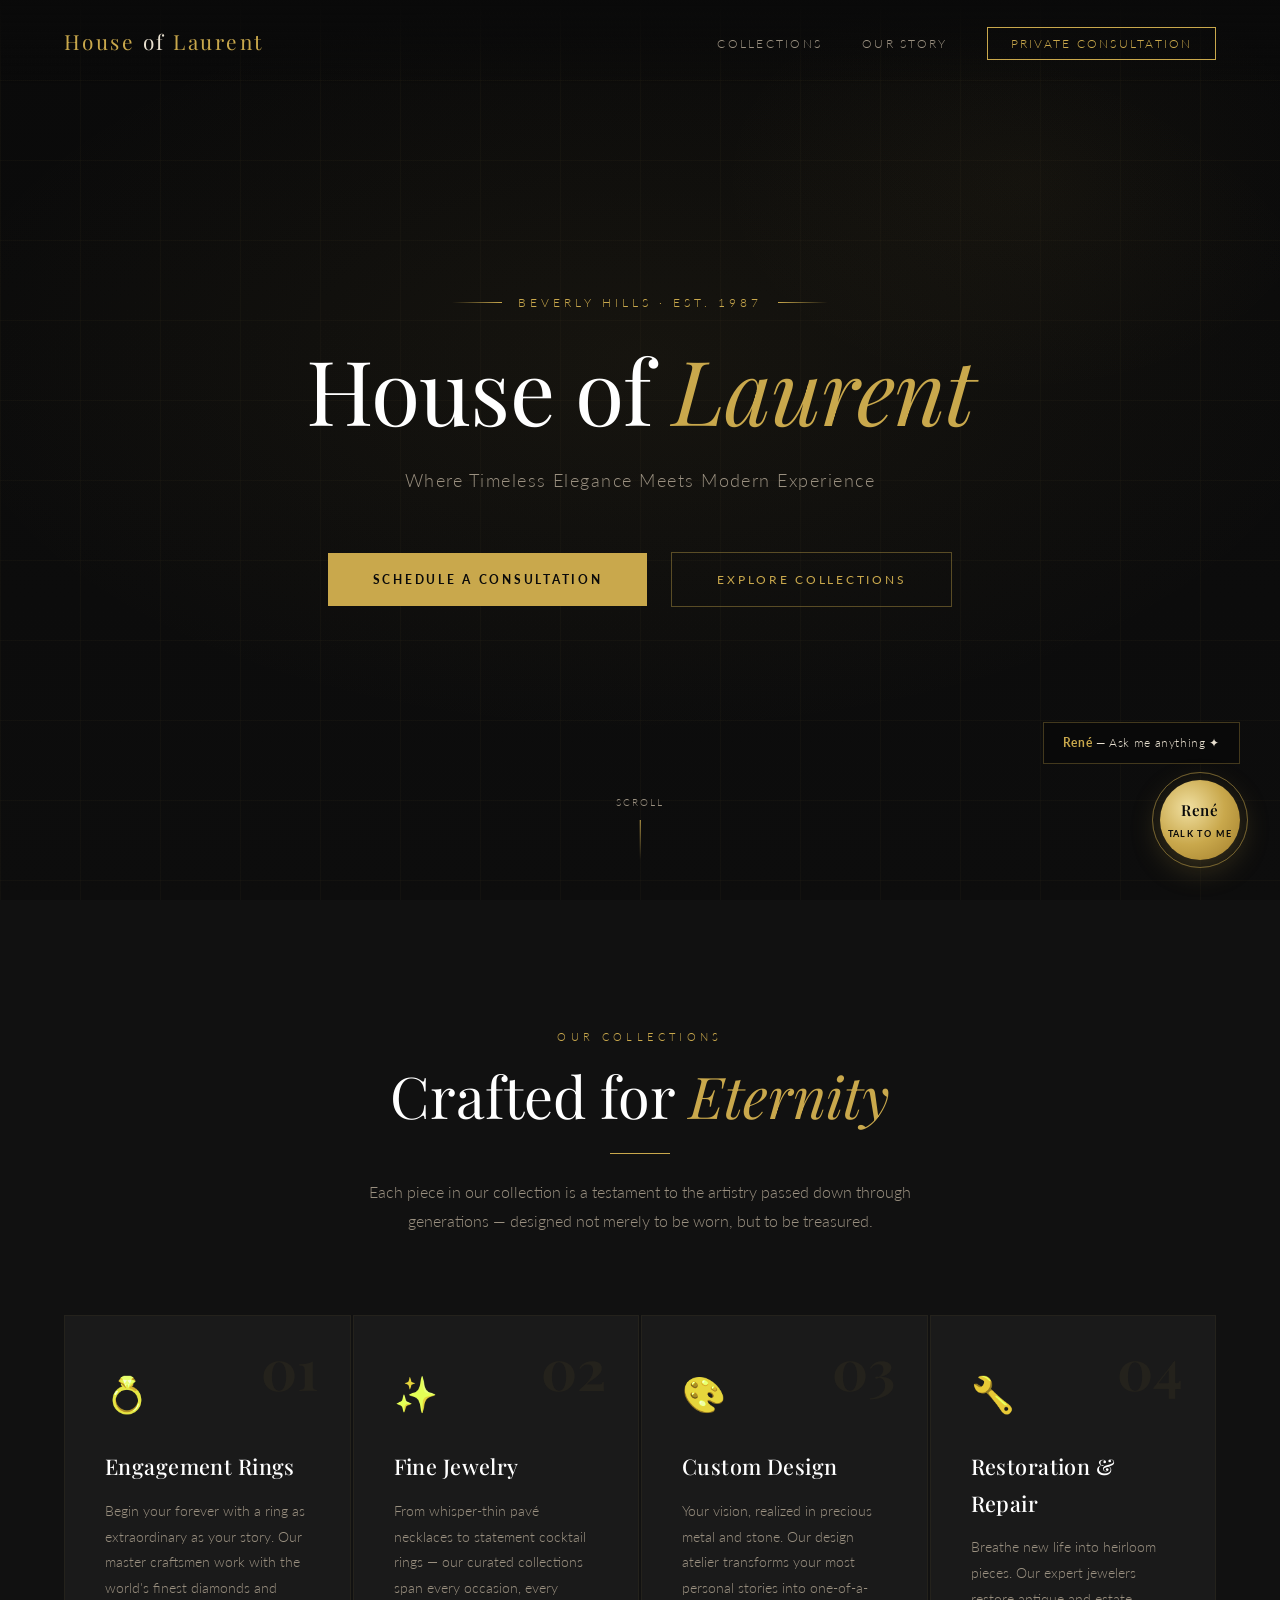
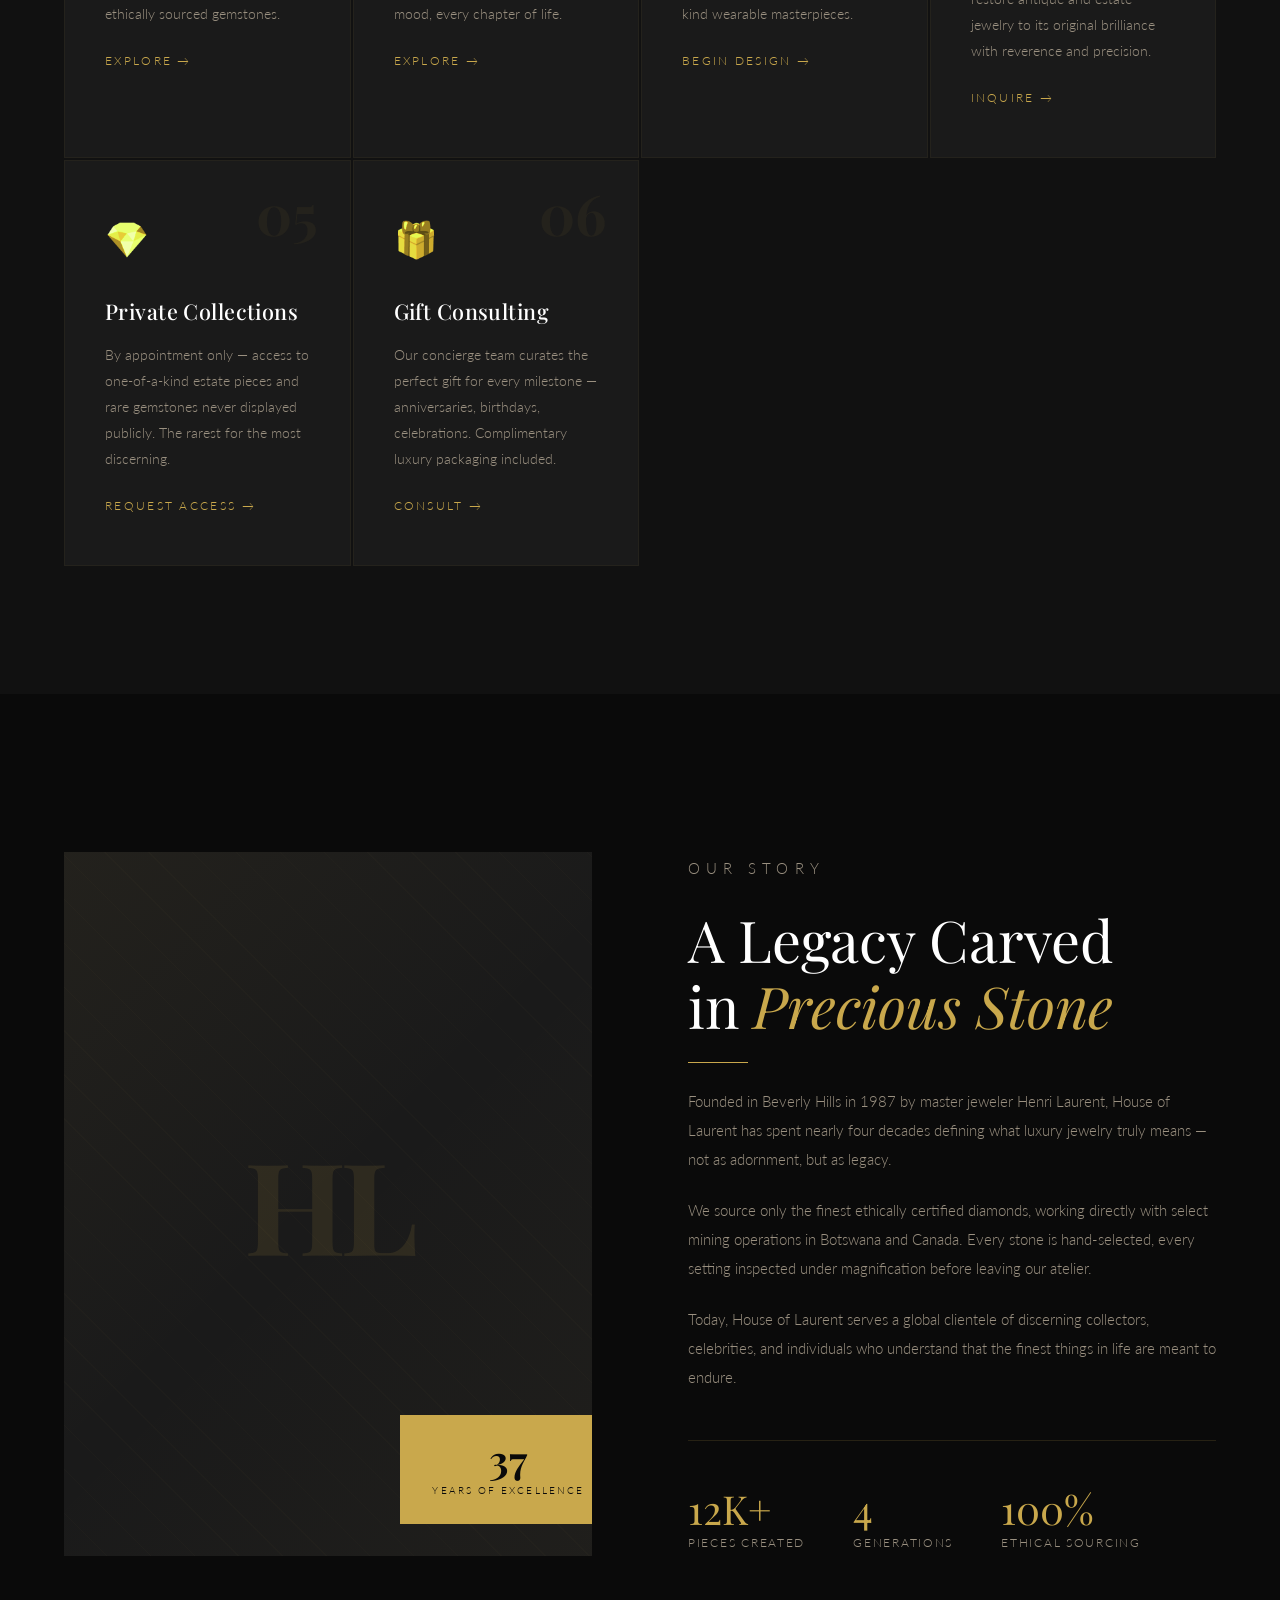
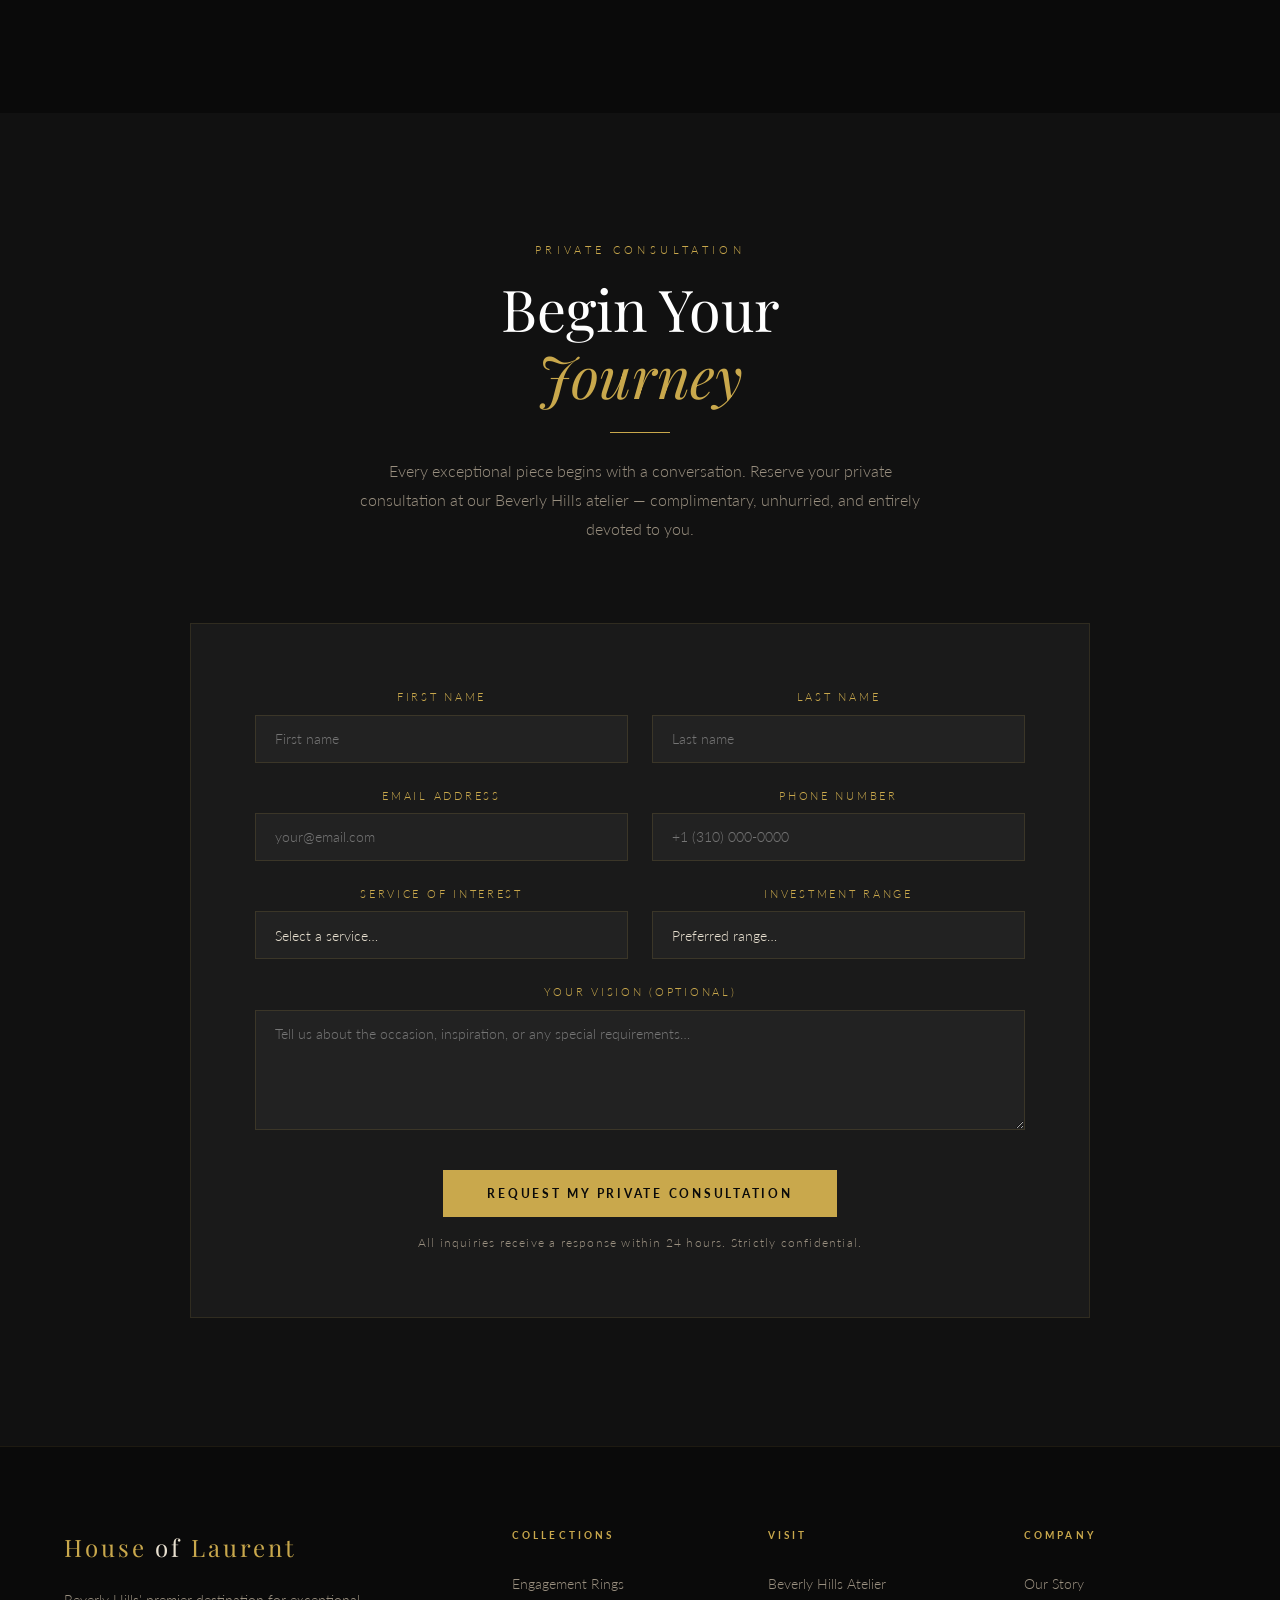
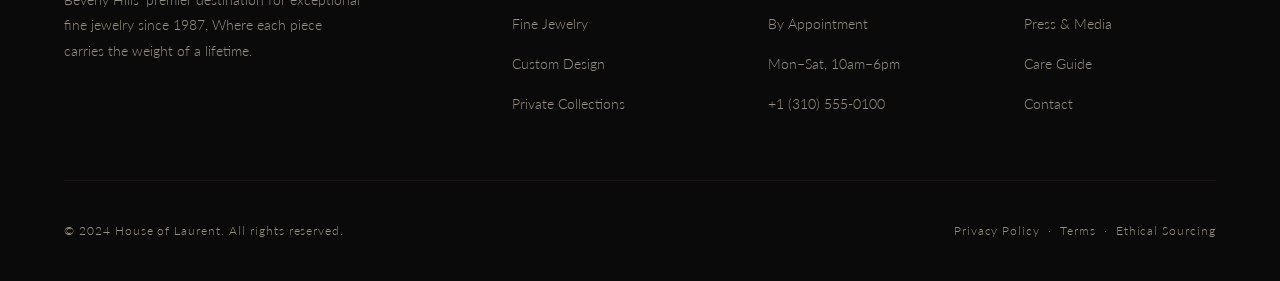
==== commit be160b88: "✨ René AI Voice Agent — House of Laurent luxury demo - Complete luxury jewelry website (House of Lau" ====
--- a/index.html
+++ b/index.html
@@ -1 +1,1270 @@
-<!DOCTYPE html><html lang="en"><head><meta charSet="utf-8"/><meta name="viewport" content="width=device-width"/><title>CWB Mission Control</title><meta name="next-head-count" content="3"/><meta charSet="utf-8"/><meta name="description" content="CWB Command Center — AI Agent Mission Control"/><link rel="icon" href="data:image/svg+xml,&lt;svg xmlns=%22http://www.w3.org/2000/svg%22 viewBox=%220 0 100 100%22&gt;&lt;text y=%22.9em%22 font-size=%2290%22&gt;🏛️&lt;/text&gt;&lt;/svg&gt;"/><link rel="preload" href="/cwb-command-center/_next/static/css/c050e68e48378464.css" as="style"/><link rel="stylesheet" href="/cwb-command-center/_next/static/css/c050e68e48378464.css" data-n-g=""/><noscript data-n-css=""></noscript><script defer="" nomodule="" src="/cwb-command-center/_next/static/chunks/polyfills-78c92fac7aa8fdd8.js"></script><script src="/cwb-command-center/_next/static/chunks/webpack-210f759aa825bf8e.js" defer=""></script><script src="/cwb-command-center/_next/static/chunks/framework-ecc4130bc7a58a64.js" defer=""></script><script src="/cwb-command-center/_next/static/chunks/main-61fd88f0a4d11670.js" defer=""></script><script src="/cwb-command-center/_next/static/chunks/pages/_app-38215e03bd97eb8c.js" defer=""></script><script src="/cwb-command-center/_next/static/chunks/788-c0d4af0b4381e5d6.js" defer=""></script><script src="/cwb-command-center/_next/static/chunks/pages/index-3491c4a10e08bd34.js" defer=""></script><script src="/cwb-command-center/_next/static/pJeaXGnA6P03O94HhG2yH/_buildManifest.js" defer=""></script><script src="/cwb-command-center/_next/static/pJeaXGnA6P03O94HhG2yH/_ssgManifest.js" defer=""></script></head><body><div id="__next"><div class="min-h-screen grid-bg" style="background-color:#0a0a0f"><header style="background-color:rgba(17,17,39,0.9);border-bottom:1px solid #1e1e3a;backdrop-filter:blur(12px);position:sticky;top:0;z-index:50"><div class="max-w-7xl mx-auto px-4 flex items-center justify-between h-14"><a style="text-decoration:none" href="/cwb-command-center"><div class="flex items-center gap-3"><div style="width:32px;height:32px;background:linear-gradient(135deg, #7c3aed, #a78bfa);border-radius:8px;display:flex;align-items:center;justify-content:center;font-size:14px;font-weight:700;color:white">CWB</div><div><div style="font-size:14px;font-weight:600;color:#e2e8f0;line-height:1">Mission Control</div><div style="font-size:10px;color:#6366f1;line-height:1.2">CWB Command Center</div></div></div></a><nav class="hidden md:flex items-center gap-1"><a style="text-decoration:none" href="/cwb-command-center"><div style="padding:6px 14px;border-radius:6px;font-size:13px;font-weight:500;display:flex;align-items:center;gap:6px;background-color:rgba(124,58,237,0.2);color:#a78bfa;border:1px solid rgba(124,58,237,0.3);transition:all 0.15s;cursor:pointer"><span style="font-size:11px">⬡</span>Dashboard</div></a><a style="text-decoration:none" href="/cwb-command-center/command"><div style="padding:6px 14px;border-radius:6px;font-size:13px;font-weight:500;display:flex;align-items:center;gap:6px;background-color:transparent;color:#94a3b8;border:1px solid transparent;transition:all 0.15s;cursor:pointer"><span style="font-size:11px">⌬</span>Command</div></a><a style="text-decoration:none" href="/cwb-command-center/memory"><div style="padding:6px 14px;border-radius:6px;font-size:13px;font-weight:500;display:flex;align-items:center;gap:6px;background-color:transparent;color:#94a3b8;border:1px solid transparent;transition:all 0.15s;cursor:pointer"><span style="font-size:11px">◈</span>Memory</div></a><a style="text-decoration:none" href="/cwb-command-center/agents"><div style="padding:6px 14px;border-radius:6px;font-size:13px;font-weight:500;display:flex;align-items:center;gap:6px;background-color:transparent;color:#94a3b8;border:1px solid transparent;transition:all 0.15s;cursor:pointer"><span style="font-size:11px">◉</span>Agents</div></a></nav><div class="flex items-center gap-3"><div class="hidden md:flex items-center gap-2"><div style="width:6px;height:6px;border-radius:50%;background-color:#4ade80" class="pulse-green"></div><span style="font-size:12px;color:#64748b">LIVE</span></div><button class="md:hidden" style="background:none;border:1px solid #1e1e3a;border-radius:6px;padding:6px 10px;color:#94a3b8;cursor:pointer;font-size:16px">☰</button></div></div></header><main class="max-w-7xl mx-auto px-4 py-6"><div class="mb-6"><h1 style="font-size:24px;font-weight:700;color:#e2e8f0;margin-bottom:4px">Mission Control</h1><p style="font-size:14px;color:#64748b">Real-time command hub for the CWB AI agent network</p></div><div class="grid gap-4 mb-6" style="grid-template-columns:repeat(auto-fit, minmax(180px, 1fr))"><div style="background-color:#111127;border:1px solid #1e1e3a;border-radius:12px;padding:16px 20px"><div style="font-size:11px;color:#64748b;text-transform:uppercase;letter-spacing:0.05em;margin-bottom:6px">Agents Online</div><div style="font-size:28px;font-weight:700;color:#4ade80">—</div></div><div style="background-color:#111127;border:1px solid #1e1e3a;border-radius:12px;padding:16px 20px"><div style="font-size:11px;color:#64748b;text-transform:uppercase;letter-spacing:0.05em;margin-bottom:6px">Active Tasks</div><div style="font-size:28px;font-weight:700;color:#a78bfa">—</div></div><div style="background-color:#111127;border:1px solid #1e1e3a;border-radius:12px;padding:16px 20px"><div style="font-size:11px;color:#64748b;text-transform:uppercase;letter-spacing:0.05em;margin-bottom:6px">Prospects</div><div style="font-size:28px;font-weight:700;color:#38bdf8">—</div></div><div style="background-color:#111127;border:1px solid #1e1e3a;border-radius:12px;padding:16px 20px"><div style="font-size:11px;color:#64748b;text-transform:uppercase;letter-spacing:0.05em;margin-bottom:6px">Days to Monday</div><div style="font-size:28px;font-weight:700;color:#fbbf24">—</div></div></div><div class="mb-6"><h2 style="font-size:14px;font-weight:600;color:#64748b;text-transform:uppercase;letter-spacing:0.08em;margin-bottom:12px">Agent Status</h2><div class="grid grid-cols-1 md:grid-cols-2 gap-4"><div style="background-color:#111127;border:1px solid #1e1e3a;border-radius:12px;padding:20px;box-shadow:none;transition:all 0.3s"><div class="flex items-center justify-between mb-3"><div class="flex items-center gap-3"><span style="font-size:28px">🏛️</span><div><div style="font-size:16px;font-weight:700;color:#a78bfa">Imhotep</div><div style="font-size:12px;color:#64748b">Chief Architect</div></div></div><div class="flex items-center gap-2"><div style="width:8px;height:8px;border-radius:50%;background-color:#334155" class=""></div><span style="font-size:12px;font-weight:600;color:#334155">OFFLINE</span></div></div><div class="flex items-center gap-4"><div style="background-color:rgba(30,30,58,0.5);border-radius:6px;padding:4px 10px;font-size:11px;color:#64748b;display:flex;align-items:center;gap:4px"><span>⬡</span> <!-- -->EC2 (AWS)</div></div></div><div style="background-color:#111127;border:1px solid #1e1e3a;border-radius:12px;padding:20px;box-shadow:none;transition:all 0.3s"><div class="flex items-center justify-between mb-3"><div class="flex items-center gap-3"><span style="font-size:28px">🦾</span><div><div style="font-size:16px;font-weight:700;color:#4ade80">Optimus</div><div style="font-size:12px;color:#64748b">Chief Orchestrator</div></div></div><div class="flex items-center gap-2"><div style="width:8px;height:8px;border-radius:50%;background-color:#334155" class=""></div><span style="font-size:12px;font-weight:600;color:#334155">OFFLINE</span></div></div><div class="flex items-center gap-4"><div style="background-color:rgba(30,30,58,0.5);border-radius:6px;padding:4px 10px;font-size:11px;color:#64748b;display:flex;align-items:center;gap:4px"><span>⬡</span> <!-- -->Mac Mini</div></div></div></div></div><div class="mb-6"><h2 style="font-size:14px;font-weight:600;color:#64748b;text-transform:uppercase;letter-spacing:0.08em;margin-bottom:12px">Business Pipeline</h2><div class="grid gap-3" style="grid-template-columns:repeat(auto-fill, minmax(200px, 1fr))"><div style="background-color:#111127;border:1px solid #1e1e3a;border-radius:10px;padding:14px 16px;transition:border-color 0.2s"><div class="flex items-center justify-between mb-2"><span style="font-size:20px">💎</span><span style="font-size:10px;font-weight:600;text-transform:uppercase;letter-spacing:0.06em;background-color:rgba(251,191,36,0.1);color:#fbbf24;border:1px solid rgba(251,191,36,0.3);border-radius:4px;padding:2px 8px">building</span></div><div style="font-size:14px;font-weight:600;color:#e2e8f0;margin-bottom:2px">René</div><div style="font-size:11px;color:#64748b">Luxury Jewelry AI Concierge</div></div><div style="background-color:#111127;border:1px solid #1e1e3a;border-radius:10px;padding:14px 16px;transition:border-color 0.2s"><div class="flex items-center justify-between mb-2"><span style="font-size:20px">🦾</span><span style="font-size:10px;font-weight:600;text-transform:uppercase;letter-spacing:0.06em;background-color:rgba(74,222,128,0.1);color:#4ade80;border:1px solid rgba(74,222,128,0.3);border-radius:4px;padding:2px 8px">active</span></div><div style="font-size:14px;font-weight:600;color:#e2e8f0;margin-bottom:2px">ClawCierge SaaS</div><div style="font-size:11px;color:#64748b">AI Agent Platform</div></div><div style="background-color:#111127;border:1px solid #1e1e3a;border-radius:10px;padding:14px 16px;transition:border-color 0.2s"><div class="flex items-center justify-between mb-2"><span style="font-size:20px">🍽️</span><span style="font-size:10px;font-weight:600;text-transform:uppercase;letter-spacing:0.06em;background-color:rgba(251,191,36,0.1);color:#fbbf24;border:1px solid rgba(251,191,36,0.3);border-radius:4px;padding:2px 8px">building</span></div><div style="font-size:14px;font-weight:600;color:#e2e8f0;margin-bottom:2px">Kathy</div><div style="font-size:11px;color:#64748b">Restaurant AI Assistant</div></div><div style="background-color:#111127;border:1px solid #1e1e3a;border-radius:10px;padding:14px 16px;transition:border-color 0.2s"><div class="flex items-center justify-between mb-2"><span style="font-size:20px">📈</span><span style="font-size:10px;font-weight:600;text-transform:uppercase;letter-spacing:0.06em;background-color:rgba(148,163,184,0.1);color:#94a3b8;border:1px solid rgba(148,163,184,0.3);border-radius:4px;padding:2px 8px">planned</span></div><div style="font-size:14px;font-weight:600;color:#e2e8f0;margin-bottom:2px">Nia</div><div style="font-size:11px;color:#64748b">Sales Agent</div></div><div style="background-color:#111127;border:1px solid #1e1e3a;border-radius:10px;padding:14px 16px;transition:border-color 0.2s"><div class="flex items-center justify-between mb-2"><span style="font-size:20px">📜</span><span style="font-size:10px;font-weight:600;text-transform:uppercase;letter-spacing:0.06em;background-color:rgba(251,191,36,0.1);color:#fbbf24;border:1px solid rgba(251,191,36,0.3);border-radius:4px;padding:2px 8px">building</span></div><div style="font-size:14px;font-weight:600;color:#e2e8f0;margin-bottom:2px">Scribe</div><div style="font-size:11px;color:#64748b">Entity Formation Assistant</div></div></div></div><div><div class="flex items-center justify-between mb-3"><h2 style="font-size:14px;font-weight:600;color:#64748b;text-transform:uppercase;letter-spacing:0.08em">Live Activity Feed</h2><div class="flex items-center gap-2"><div style="width:6px;height:6px;border-radius:50%;background-color:#4ade80" class="pulse-green"></div><span style="font-size:11px;color:#4ade80">Polling every 10s</span></div></div><div style="background-color:#111127;border:1px solid #1e1e3a;border-radius:12px;overflow:hidden"><div style="padding:40px;text-align:center;color:#475569">Loading activity...</div></div></div></main><footer style="border-top:1px solid #1e1e3a;padding:16px;text-align:center;color:#334155;font-size:12px">CWB Command Center · Built by Forge · <!-- -->2026</footer></div></div><script id="__NEXT_DATA__" type="application/json">{"props":{"pageProps":{}},"page":"/","query":{},"buildId":"pJeaXGnA6P03O94HhG2yH","assetPrefix":"/cwb-command-center","nextExport":true,"autoExport":true,"isFallback":false,"scriptLoader":[]}</script></body></html>+<!DOCTYPE html>
+<html lang="en">
+<head>
+  <meta charset="UTF-8" />
+  <meta name="viewport" content="width=device-width, initial-scale=1.0" />
+  <title>House of Laurent — Where Timeless Elegance Meets Modern Experience</title>
+  <link rel="preconnect" href="https://fonts.googleapis.com" />
+  <link rel="preconnect" href="https://fonts.gstatic.com" crossorigin />
+  <link href="https://fonts.googleapis.com/css2?family=Playfair+Display:ital,wght@0,400;0,500;0,600;0,700;1,400;1,500&family=Lato:wght@300;400;700&display=swap" rel="stylesheet" />
+  <style>
+    *, *::before, *::after { box-sizing: border-box; margin: 0; padding: 0; }
+
+    :root {
+      --gold: #c9a84c;
+      --gold-light: #e2c47a;
+      --gold-pale: #f0dfa0;
+      --dark: #0a0a0a;
+      --dark-2: #111111;
+      --dark-3: #1a1a1a;
+      --dark-4: #222222;
+      --text: #e8e0d0;
+      --text-muted: #9a9080;
+      --white: #ffffff;
+    }
+
+    html { scroll-behavior: smooth; }
+
+    body {
+      background: var(--dark);
+      color: var(--text);
+      font-family: 'Lato', sans-serif;
+      font-weight: 300;
+      overflow-x: hidden;
+      line-height: 1.7;
+    }
+
+    /* ── SCROLLBAR ── */
+    ::-webkit-scrollbar { width: 6px; }
+    ::-webkit-scrollbar-track { background: var(--dark); }
+    ::-webkit-scrollbar-thumb { background: var(--gold); border-radius: 3px; }
+
+    /* ── NAV ── */
+    nav {
+      position: fixed; top: 0; left: 0; right: 0; z-index: 100;
+      padding: 1.5rem 5%;
+      display: flex; align-items: center; justify-content: space-between;
+      background: linear-gradient(to bottom, rgba(10,10,10,0.98) 0%, rgba(10,10,10,0) 100%);
+      transition: background 0.4s;
+    }
+    nav.scrolled { background: rgba(10,10,10,0.97); border-bottom: 1px solid rgba(201,168,76,0.15); }
+    .nav-logo {
+      font-family: 'Playfair Display', serif;
+      font-size: 1.3rem;
+      letter-spacing: 0.12em;
+      color: var(--gold);
+      text-decoration: none;
+    }
+    .nav-logo span { color: var(--text); }
+    .nav-links { display: flex; gap: 2.5rem; list-style: none; }
+    .nav-links a {
+      color: var(--text-muted);
+      text-decoration: none;
+      font-size: 0.78rem;
+      letter-spacing: 0.18em;
+      text-transform: uppercase;
+      transition: color 0.3s;
+    }
+    .nav-links a:hover { color: var(--gold); }
+    .nav-cta {
+      border: 1px solid var(--gold);
+      color: var(--gold) !important;
+      padding: 0.5rem 1.4rem;
+      border-radius: 0;
+      transition: all 0.3s !important;
+    }
+    .nav-cta:hover { background: var(--gold); color: var(--dark) !important; }
+    .nav-hamburger { display: none; flex-direction: column; gap: 5px; cursor: pointer; }
+    .nav-hamburger span { width: 24px; height: 1px; background: var(--gold); display: block; }
+
+    /* ── HERO ── */
+    .hero {
+      min-height: 100vh;
+      display: flex; align-items: center; justify-content: center;
+      position: relative; overflow: hidden;
+      background: var(--dark);
+    }
+    .hero-bg {
+      position: absolute; inset: 0;
+      background:
+        radial-gradient(ellipse 80% 60% at 50% 40%, rgba(201,168,76,0.06) 0%, transparent 70%),
+        radial-gradient(ellipse 40% 40% at 80% 20%, rgba(201,168,76,0.04) 0%, transparent 60%),
+        linear-gradient(180deg, #0a0a0a 0%, #0d0d0d 100%);
+    }
+    .hero-lines {
+      position: absolute; inset: 0; pointer-events: none;
+      background-image:
+        linear-gradient(rgba(201,168,76,0.03) 1px, transparent 1px),
+        linear-gradient(90deg, rgba(201,168,76,0.03) 1px, transparent 1px);
+      background-size: 80px 80px;
+    }
+    .hero-content {
+      position: relative; z-index: 2;
+      text-align: center; padding: 2rem;
+      max-width: 900px;
+      animation: fadeUp 1.2s ease-out both;
+    }
+    .hero-eyebrow {
+      font-size: 0.72rem;
+      letter-spacing: 0.35em;
+      text-transform: uppercase;
+      color: var(--gold);
+      margin-bottom: 1.8rem;
+      display: flex; align-items: center; justify-content: center; gap: 1rem;
+    }
+    .hero-eyebrow::before, .hero-eyebrow::after {
+      content: '';
+      width: 50px; height: 1px;
+      background: linear-gradient(to right, transparent, var(--gold));
+    }
+    .hero-eyebrow::after { background: linear-gradient(to left, transparent, var(--gold)); }
+    .hero h1 {
+      font-family: 'Playfair Display', serif;
+      font-size: clamp(3rem, 7vw, 6rem);
+      font-weight: 400;
+      line-height: 1.08;
+      color: var(--white);
+      margin-bottom: 0.3em;
+      letter-spacing: -0.01em;
+    }
+    .hero h1 em {
+      font-style: italic;
+      color: var(--gold);
+    }
+    .hero-tagline {
+      font-size: clamp(0.9rem, 2vw, 1.15rem);
+      color: var(--text-muted);
+      letter-spacing: 0.08em;
+      margin-bottom: 3.5rem;
+      font-weight: 300;
+    }
+    .hero-actions {
+      display: flex; align-items: center; justify-content: center; gap: 1.5rem;
+      flex-wrap: wrap;
+    }
+    .btn-primary {
+      display: inline-block;
+      background: var(--gold);
+      color: var(--dark);
+      padding: 1rem 2.8rem;
+      font-family: 'Lato', sans-serif;
+      font-size: 0.78rem;
+      font-weight: 700;
+      letter-spacing: 0.22em;
+      text-transform: uppercase;
+      text-decoration: none;
+      border: none; cursor: pointer;
+      transition: all 0.3s;
+      position: relative; overflow: hidden;
+    }
+    .btn-primary::after {
+      content: '';
+      position: absolute; inset: 0;
+      background: rgba(255,255,255,0.12);
+      transform: translateX(-100%);
+      transition: transform 0.3s;
+    }
+    .btn-primary:hover::after { transform: translateX(0); }
+    .btn-primary:hover { transform: translateY(-2px); box-shadow: 0 8px 30px rgba(201,168,76,0.3); }
+    .btn-ghost {
+      display: inline-block;
+      border: 1px solid rgba(201,168,76,0.4);
+      color: var(--gold);
+      padding: 1rem 2.8rem;
+      font-family: 'Lato', sans-serif;
+      font-size: 0.78rem;
+      font-weight: 400;
+      letter-spacing: 0.22em;
+      text-transform: uppercase;
+      text-decoration: none;
+      background: transparent; cursor: pointer;
+      transition: all 0.3s;
+    }
+    .btn-ghost:hover { background: rgba(201,168,76,0.1); border-color: var(--gold); }
+    .hero-scroll {
+      position: absolute; bottom: 2.5rem; left: 50%; transform: translateX(-50%);
+      display: flex; flex-direction: column; align-items: center; gap: 0.5rem;
+      color: var(--text-muted); font-size: 0.65rem; letter-spacing: 0.2em; text-transform: uppercase;
+      animation: bounce 2s ease-in-out infinite;
+    }
+    .hero-scroll::after {
+      content: '';
+      width: 1px; height: 40px;
+      background: linear-gradient(to bottom, var(--gold), transparent);
+    }
+
+    /* ── DIAMOND DIVIDER ── */
+    .divider {
+      text-align: center; padding: 0.5rem;
+      color: var(--gold); font-size: 1.1rem;
+      opacity: 0.5;
+    }
+
+    /* ── SECTION BASE ── */
+    section { padding: 8rem 5%; }
+    .section-eyebrow {
+      font-size: 0.68rem;
+      letter-spacing: 0.4em;
+      text-transform: uppercase;
+      color: var(--gold);
+      text-align: center;
+      margin-bottom: 1rem;
+    }
+    .section-title {
+      font-family: 'Playfair Display', serif;
+      font-size: clamp(2.2rem, 4.5vw, 3.8rem);
+      font-weight: 400;
+      text-align: center;
+      color: var(--white);
+      line-height: 1.15;
+      margin-bottom: 1.2rem;
+    }
+    .section-subtitle {
+      text-align: center;
+      color: var(--text-muted);
+      font-size: 1rem;
+      max-width: 560px;
+      margin: 0 auto 5rem;
+      line-height: 1.8;
+    }
+    .gold-line {
+      width: 60px; height: 1px;
+      background: var(--gold);
+      margin: 1.5rem auto;
+    }
+
+    /* ── SERVICES ── */
+    #services { background: var(--dark-2); }
+    .services-grid {
+      display: grid;
+      grid-template-columns: repeat(auto-fit, minmax(280px, 1fr));
+      gap: 2px;
+      max-width: 1400px; margin: 0 auto;
+    }
+    .service-card {
+      background: var(--dark-3);
+      padding: 3rem 2.5rem;
+      position: relative; overflow: hidden;
+      cursor: default;
+      transition: all 0.4s;
+      border: 1px solid rgba(201,168,76,0.06);
+    }
+    .service-card::before {
+      content: '';
+      position: absolute; top: 0; left: 0; right: 0;
+      height: 1px;
+      background: linear-gradient(to right, transparent, var(--gold), transparent);
+      transform: scaleX(0);
+      transition: transform 0.4s;
+    }
+    .service-card:hover { background: #1f1f1f; transform: translateY(-4px); }
+    .service-card:hover::before { transform: scaleX(1); }
+    .service-icon {
+      font-size: 2.2rem;
+      margin-bottom: 1.5rem;
+      display: block;
+      filter: sepia(1) saturate(3) hue-rotate(10deg);
+    }
+    .service-number {
+      position: absolute; top: 1.5rem; right: 2rem;
+      font-family: 'Playfair Display', serif;
+      font-size: 3.5rem;
+      color: rgba(201,168,76,0.06);
+      font-weight: 700;
+      line-height: 1;
+    }
+    .service-card h3 {
+      font-family: 'Playfair Display', serif;
+      font-size: 1.35rem;
+      font-weight: 500;
+      color: var(--white);
+      margin-bottom: 0.8rem;
+      letter-spacing: 0.02em;
+    }
+    .service-card p {
+      color: var(--text-muted);
+      font-size: 0.9rem;
+      line-height: 1.8;
+    }
+    .service-card-link {
+      display: inline-flex; align-items: center; gap: 0.5rem;
+      margin-top: 1.5rem;
+      color: var(--gold);
+      font-size: 0.72rem;
+      letter-spacing: 0.2em;
+      text-transform: uppercase;
+      text-decoration: none;
+      transition: gap 0.3s;
+    }
+    .service-card-link:hover { gap: 0.9rem; }
+
+    /* ── ABOUT ── */
+    #about {
+      background: var(--dark);
+      display: grid;
+      grid-template-columns: 1fr 1fr;
+      gap: 6rem;
+      align-items: center;
+      max-width: 1400px; margin: 0 auto;
+    }
+    .about-visual {
+      position: relative; aspect-ratio: 3/4;
+      background: var(--dark-3);
+      overflow: hidden;
+    }
+    .about-visual-inner {
+      width: 100%; height: 100%;
+      background:
+        linear-gradient(135deg, rgba(201,168,76,0.05) 0%, transparent 50%, rgba(201,168,76,0.03) 100%),
+        repeating-linear-gradient(
+          45deg,
+          transparent 0px,
+          transparent 30px,
+          rgba(201,168,76,0.02) 30px,
+          rgba(201,168,76,0.02) 31px
+        );
+      display: flex; align-items: center; justify-content: center;
+    }
+    .about-monogram {
+      font-family: 'Playfair Display', serif;
+      font-size: 8rem;
+      color: rgba(201,168,76,0.12);
+      font-weight: 700;
+      letter-spacing: -0.05em;
+      user-select: none;
+    }
+    .about-visual-badge {
+      position: absolute; bottom: 2rem; right: -1.5rem;
+      background: var(--gold);
+      color: var(--dark);
+      padding: 1.5rem 2rem;
+      text-align: center;
+    }
+    .about-visual-badge .badge-num {
+      font-family: 'Playfair Display', serif;
+      font-size: 2.5rem;
+      font-weight: 700;
+      line-height: 1;
+      display: block;
+    }
+    .about-visual-badge .badge-text {
+      font-size: 0.65rem;
+      letter-spacing: 0.2em;
+      text-transform: uppercase;
+      display: block; margin-top: 0.2rem;
+    }
+    .about-content { padding: 2rem 0; }
+    .about-content .section-eyebrow,
+    .about-content .section-title,
+    .about-content .gold-line { text-align: left; margin-left: 0; }
+    .about-content p {
+      color: var(--text-muted);
+      margin-bottom: 1.4rem;
+      font-size: 0.95rem;
+      line-height: 1.9;
+    }
+    .about-stats {
+      display: flex; gap: 3rem;
+      margin-top: 3rem;
+      padding-top: 3rem;
+      border-top: 1px solid rgba(201,168,76,0.15);
+    }
+    .about-stat .stat-num {
+      font-family: 'Playfair Display', serif;
+      font-size: 2.5rem;
+      color: var(--gold);
+      line-height: 1;
+    }
+    .about-stat .stat-label {
+      font-size: 0.72rem;
+      letter-spacing: 0.15em;
+      text-transform: uppercase;
+      color: var(--text-muted);
+      margin-top: 0.3rem;
+    }
+
+    /* ── CONSULTATION ── */
+    #consultation { background: var(--dark-2); }
+    .consultation-inner {
+      max-width: 900px; margin: 0 auto;
+      text-align: center;
+    }
+    .consultation-form {
+      background: var(--dark-3);
+      border: 1px solid rgba(201,168,76,0.12);
+      padding: 4rem;
+      margin-top: 3rem;
+      display: grid;
+      grid-template-columns: 1fr 1fr;
+      gap: 1.5rem;
+    }
+    .form-group { display: flex; flex-direction: column; gap: 0.5rem; }
+    .form-group.full { grid-column: 1 / -1; }
+    .form-group label {
+      font-size: 0.68rem;
+      letter-spacing: 0.25em;
+      text-transform: uppercase;
+      color: var(--gold);
+    }
+    .form-group input,
+    .form-group select,
+    .form-group textarea {
+      background: var(--dark-4);
+      border: 1px solid rgba(201,168,76,0.15);
+      color: var(--text);
+      padding: 0.9rem 1.2rem;
+      font-family: 'Lato', sans-serif;
+      font-size: 0.9rem;
+      font-weight: 300;
+      outline: none;
+      transition: border-color 0.3s;
+      width: 100%;
+    }
+    .form-group input:focus,
+    .form-group select:focus,
+    .form-group textarea:focus { border-color: var(--gold); }
+    .form-group select { appearance: none; cursor: pointer; }
+    .form-group textarea { resize: vertical; min-height: 120px; }
+    .form-submit {
+      grid-column: 1 / -1;
+      text-align: center; margin-top: 1rem;
+    }
+
+    /* ── FOOTER ── */
+    footer {
+      background: var(--dark);
+      border-top: 1px solid rgba(201,168,76,0.1);
+      padding: 5rem 5% 2.5rem;
+    }
+    .footer-grid {
+      display: grid;
+      grid-template-columns: 2fr 1fr 1fr 1fr;
+      gap: 4rem;
+      max-width: 1400px; margin: 0 auto;
+      padding-bottom: 4rem;
+      border-bottom: 1px solid rgba(201,168,76,0.08);
+    }
+    .footer-brand .nav-logo { font-size: 1.5rem; margin-bottom: 1.2rem; display: block; }
+    .footer-brand p { color: var(--text-muted); font-size: 0.88rem; line-height: 1.8; max-width: 300px; }
+    .footer-col h4 {
+      font-size: 0.65rem;
+      letter-spacing: 0.3em;
+      text-transform: uppercase;
+      color: var(--gold);
+      margin-bottom: 1.5rem;
+    }
+    .footer-col ul { list-style: none; display: flex; flex-direction: column; gap: 0.8rem; }
+    .footer-col ul a {
+      color: var(--text-muted);
+      text-decoration: none;
+      font-size: 0.88rem;
+      transition: color 0.3s;
+    }
+    .footer-col ul a:hover { color: var(--gold); }
+    .footer-bottom {
+      max-width: 1400px; margin: 2.5rem auto 0;
+      display: flex; align-items: center; justify-content: space-between;
+      flex-wrap: wrap; gap: 1rem;
+      color: var(--text-muted);
+      font-size: 0.75rem; letter-spacing: 0.08em;
+    }
+    .footer-bottom a { color: var(--text-muted); text-decoration: none; }
+    .footer-bottom a:hover { color: var(--gold); }
+
+    /* ── RENE VOICE AGENT ── */
+    #rene-orb-container {
+      position: fixed;
+      bottom: 2.5rem; right: 2.5rem;
+      z-index: 9999;
+      display: flex; flex-direction: column; align-items: flex-end; gap: 1rem;
+    }
+    .rene-tooltip {
+      background: rgba(10,10,10,0.95);
+      border: 1px solid rgba(201,168,76,0.3);
+      color: var(--text);
+      padding: 0.6rem 1.2rem;
+      font-size: 0.78rem;
+      letter-spacing: 0.05em;
+      white-space: nowrap;
+      animation: fadeIn 0.6s ease-out 2s both;
+      pointer-events: none;
+    }
+    .rene-tooltip strong { color: var(--gold); }
+    #rene-orb {
+      width: 80px; height: 80px;
+      border-radius: 50%;
+      background: radial-gradient(circle at 35% 35%, var(--gold-pale), var(--gold) 50%, #a07c2a);
+      cursor: pointer;
+      position: relative;
+      display: flex; align-items: center; justify-content: center;
+      flex-direction: column; gap: 2px;
+      box-shadow:
+        0 0 0 0 rgba(201,168,76,0.4),
+        0 8px 30px rgba(201,168,76,0.25);
+      animation: pulse-orb 2.8s ease-in-out infinite;
+      transition: transform 0.3s, box-shadow 0.3s;
+      user-select: none;
+    }
+    #rene-orb:hover {
+      transform: scale(1.08);
+      box-shadow: 0 0 0 0 rgba(201,168,76,0.6), 0 12px 40px rgba(201,168,76,0.4);
+    }
+    #rene-orb.active {
+      animation: pulse-active 1s ease-in-out infinite;
+      box-shadow: 0 0 0 8px rgba(201,168,76,0.2), 0 8px 40px rgba(201,168,76,0.5);
+    }
+    #rene-orb.listening {
+      animation: pulse-listen 0.6s ease-in-out infinite;
+    }
+    .rene-orb-label {
+      font-family: 'Lato', sans-serif;
+      font-size: 0.58rem;
+      font-weight: 700;
+      letter-spacing: 0.15em;
+      text-transform: uppercase;
+      color: var(--dark);
+    }
+    .rene-orb-name {
+      font-family: 'Playfair Display', serif;
+      font-size: 0.95rem;
+      font-weight: 600;
+      color: var(--dark);
+      letter-spacing: 0.05em;
+    }
+    /* Ripple rings */
+    #rene-orb::before, #rene-orb::after {
+      content: '';
+      position: absolute; inset: -8px;
+      border-radius: 50%;
+      border: 1px solid rgba(201,168,76,0.3);
+      animation: ripple 2.8s ease-out infinite;
+    }
+    #rene-orb::after { animation-delay: 1.4s; }
+
+    /* ── RENE MODAL ── */
+    #rene-modal {
+      position: fixed;
+      bottom: 9rem; right: 2.5rem;
+      width: 340px;
+      background: #0f0f0f;
+      border: 1px solid rgba(201,168,76,0.2);
+      z-index: 9998;
+      display: none;
+      flex-direction: column;
+      overflow: hidden;
+      box-shadow: 0 20px 60px rgba(0,0,0,0.8);
+      animation: slideUp 0.35s cubic-bezier(0.34,1.56,0.64,1) both;
+    }
+    #rene-modal.open { display: flex; }
+    .rene-modal-header {
+      background: linear-gradient(135deg, #1a1500, #2a1f00);
+      border-bottom: 1px solid rgba(201,168,76,0.2);
+      padding: 1.2rem 1.5rem;
+      display: flex; align-items: center; gap: 1rem;
+    }
+    .rene-avatar {
+      width: 42px; height: 42px; border-radius: 50%;
+      background: radial-gradient(circle at 35% 35%, var(--gold-pale), var(--gold) 60%);
+      display: flex; align-items: center; justify-content: center;
+      font-family: 'Playfair Display', serif;
+      font-size: 1.1rem; color: var(--dark); font-weight: 700;
+      flex-shrink: 0;
+    }
+    .rene-modal-title { flex: 1; }
+    .rene-modal-title h3 {
+      font-family: 'Playfair Display', serif;
+      font-size: 1rem; color: var(--white); margin: 0;
+    }
+    .rene-modal-title p { font-size: 0.7rem; color: var(--gold); margin: 0.1rem 0 0; letter-spacing: 0.1em; }
+    .rene-modal-close {
+      background: none; border: none; color: var(--text-muted);
+      font-size: 1.2rem; cursor: pointer; padding: 0.2rem;
+      transition: color 0.2s; line-height: 1;
+    }
+    .rene-modal-close:hover { color: var(--gold); }
+
+    .rene-transcript {
+      flex: 1; overflow-y: auto;
+      padding: 1.2rem;
+      display: flex; flex-direction: column; gap: 0.8rem;
+      min-height: 200px; max-height: 280px;
+    }
+    .rene-transcript::-webkit-scrollbar { width: 3px; }
+    .rene-transcript::-webkit-scrollbar-thumb { background: rgba(201,168,76,0.3); }
+
+    .rene-bubble {
+      max-width: 85%;
+      padding: 0.7rem 1rem;
+      font-size: 0.85rem;
+      line-height: 1.5;
+      border-radius: 2px;
+      animation: fadeIn 0.3s ease-out;
+    }
+    .rene-bubble.rene { background: rgba(201,168,76,0.1); border-left: 2px solid var(--gold); color: var(--text); align-self: flex-start; }
+    .rene-bubble.user { background: rgba(255,255,255,0.05); color: var(--text-muted); align-self: flex-end; text-align: right; font-style: italic; }
+
+    .rene-status-bar {
+      padding: 0.8rem 1.5rem;
+      border-top: 1px solid rgba(201,168,76,0.1);
+      display: flex; align-items: center; gap: 0.8rem;
+    }
+    .rene-status-dot {
+      width: 8px; height: 8px; border-radius: 50%;
+      background: var(--gold);
+      animation: blink 1.5s ease-in-out infinite;
+      flex-shrink: 0;
+    }
+    .rene-status-dot.idle { background: #555; animation: none; }
+    .rene-status-dot.speaking { background: #4ade80; }
+    #rene-status-text { font-size: 0.75rem; color: var(--text-muted); flex: 1; }
+
+    .rene-controls {
+      padding: 0.9rem 1.5rem 1.2rem;
+      display: flex; gap: 0.7rem; justify-content: center;
+    }
+    .rene-btn {
+      flex: 1; padding: 0.7rem 1rem;
+      background: transparent;
+      border: 1px solid rgba(201,168,76,0.25);
+      color: var(--gold);
+      font-family: 'Lato', sans-serif;
+      font-size: 0.68rem;
+      letter-spacing: 0.15em;
+      text-transform: uppercase;
+      cursor: pointer;
+      transition: all 0.2s;
+    }
+    .rene-btn:hover { background: rgba(201,168,76,0.1); border-color: var(--gold); }
+    .rene-btn.primary { background: var(--gold); color: var(--dark); border-color: var(--gold); font-weight: 700; }
+    .rene-btn.primary:hover { background: var(--gold-light); }
+    .rene-btn:disabled { opacity: 0.4; cursor: not-allowed; }
+
+    /* ── RENE ALERT BANNER ── */
+    #rene-alert {
+      position: fixed; top: 1rem; left: 50%; transform: translateX(-50%);
+      background: rgba(10,10,10,0.95);
+      border: 1px solid rgba(201,168,76,0.4);
+      color: var(--text);
+      padding: 0.8rem 1.8rem;
+      font-size: 0.82rem;
+      z-index: 99999;
+      display: none; align-items: center; gap: 0.8rem;
+      max-width: 90vw; box-shadow: 0 4px 20px rgba(0,0,0,0.6);
+    }
+    #rene-alert .alert-icon { font-size: 1rem; }
+    #rene-alert.show { display: flex; }
+
+    /* ── KEYFRAMES ── */
+    @keyframes fadeUp {
+      from { opacity: 0; transform: translateY(30px); }
+      to { opacity: 1; transform: translateY(0); }
+    }
+    @keyframes fadeIn {
+      from { opacity: 0; } to { opacity: 1; }
+    }
+    @keyframes bounce {
+      0%, 100% { transform: translateX(-50%) translateY(0); }
+      50% { transform: translateX(-50%) translateY(-8px); }
+    }
+    @keyframes pulse-orb {
+      0%, 100% { box-shadow: 0 0 0 0 rgba(201,168,76,0.4), 0 8px 30px rgba(201,168,76,0.2); }
+      50% { box-shadow: 0 0 0 14px rgba(201,168,76,0), 0 8px 30px rgba(201,168,76,0.3); }
+    }
+    @keyframes pulse-active {
+      0%, 100% { box-shadow: 0 0 0 6px rgba(201,168,76,0.25), 0 8px 40px rgba(201,168,76,0.4); }
+      50% { box-shadow: 0 0 0 14px rgba(201,168,76,0.1), 0 8px 40px rgba(201,168,76,0.5); }
+    }
+    @keyframes pulse-listen {
+      0%, 100% { transform: scale(1); }
+      50% { transform: scale(1.06); }
+    }
+    @keyframes ripple {
+      0% { opacity: 0.6; transform: scale(1); }
+      100% { opacity: 0; transform: scale(1.5); }
+    }
+    @keyframes slideUp {
+      from { opacity: 0; transform: translateY(20px); }
+      to { opacity: 1; transform: translateY(0); }
+    }
+    @keyframes blink {
+      0%, 100% { opacity: 1; } 50% { opacity: 0.3; }
+    }
+    @keyframes spin {
+      to { transform: rotate(360deg); }
+    }
+
+    /* ── REVEAL ANIMATIONS ── */
+    .reveal { opacity: 0; transform: translateY(24px); transition: opacity 0.7s ease, transform 0.7s ease; }
+    .reveal.visible { opacity: 1; transform: translateY(0); }
+    .reveal-delay-1 { transition-delay: 0.1s; }
+    .reveal-delay-2 { transition-delay: 0.2s; }
+    .reveal-delay-3 { transition-delay: 0.3s; }
+    .reveal-delay-4 { transition-delay: 0.4s; }
+    .reveal-delay-5 { transition-delay: 0.5s; }
+    .reveal-delay-6 { transition-delay: 0.6s; }
+
+    /* ── RESPONSIVE ── */
+    @media (max-width: 1100px) {
+      #about { grid-template-columns: 1fr; padding: 8rem 5%; }
+      .about-visual { max-height: 400px; aspect-ratio: 16/7; }
+      .about-visual-badge { right: 2rem; }
+      .footer-grid { grid-template-columns: 1fr 1fr; }
+    }
+    @media (max-width: 768px) {
+      nav { padding: 1.2rem 5%; }
+      .nav-links { display: none; }
+      .nav-hamburger { display: flex; }
+      section { padding: 5rem 5%; }
+      .consultation-form { grid-template-columns: 1fr; padding: 2rem; }
+      .form-group.full { grid-column: 1; }
+      #rene-modal { width: calc(100vw - 3rem); right: 1.5rem; bottom: 8rem; }
+      #rene-orb-container { bottom: 1.5rem; right: 1.5rem; }
+      .footer-grid { grid-template-columns: 1fr; gap: 2.5rem; }
+      .about-stats { flex-wrap: wrap; gap: 2rem; }
+    }
+  </style>
+</head>
+<body>
+
+  <!-- ── NAV ── -->
+  <nav id="main-nav">
+    <a href="#" class="nav-logo">House <span>of</span> Laurent</a>
+    <ul class="nav-links">
+      <li><a href="#services">Collections</a></li>
+      <li><a href="#about">Our Story</a></li>
+      <li><a href="#consultation" class="nav-cta">Private Consultation</a></li>
+    </ul>
+    <div class="nav-hamburger" onclick="toggleMenu()">
+      <span></span><span></span><span></span>
+    </div>
+  </nav>
+
+  <!-- ── HERO ── -->
+  <section class="hero" id="home">
+    <div class="hero-bg"></div>
+    <div class="hero-lines"></div>
+    <div class="hero-content">
+      <p class="hero-eyebrow">Beverly Hills · Est. 1987</p>
+      <h1>House of <em>Laurent</em></h1>
+      <p class="hero-tagline">Where Timeless Elegance Meets Modern Experience</p>
+      <div class="hero-actions">
+        <a href="#consultation" class="btn-primary">Schedule a Consultation</a>
+        <a href="#services" class="btn-ghost">Explore Collections</a>
+      </div>
+    </div>
+    <div class="hero-scroll">Scroll</div>
+  </section>
+
+  <!-- ── SERVICES ── -->
+  <section id="services">
+    <p class="section-eyebrow reveal">Our Collections</p>
+    <h2 class="section-title reveal reveal-delay-1">Crafted for <em style="font-style:italic;color:var(--gold)">Eternity</em></h2>
+    <div class="gold-line reveal reveal-delay-2"></div>
+    <p class="section-subtitle reveal reveal-delay-3">Each piece in our collection is a testament to the artistry passed down through generations — designed not merely to be worn, but to be treasured.</p>
+
+    <div class="services-grid">
+      <div class="service-card reveal reveal-delay-1">
+        <span class="service-number">01</span>
+        <span class="service-icon">💍</span>
+        <h3>Engagement Rings</h3>
+        <p>Begin your forever with a ring as extraordinary as your story. Our master craftsmen work with the world's finest diamonds and ethically sourced gemstones.</p>
+        <a href="#consultation" class="service-card-link">Explore →</a>
+      </div>
+      <div class="service-card reveal reveal-delay-2">
+        <span class="service-number">02</span>
+        <span class="service-icon">✨</span>
+        <h3>Fine Jewelry</h3>
+        <p>From whisper-thin pavé necklaces to statement cocktail rings — our curated collections span every occasion, every mood, every chapter of life.</p>
+        <a href="#consultation" class="service-card-link">Explore →</a>
+      </div>
+      <div class="service-card reveal reveal-delay-3">
+        <span class="service-number">03</span>
+        <span class="service-icon">🎨</span>
+        <h3>Custom Design</h3>
+        <p>Your vision, realized in precious metal and stone. Our design atelier transforms your most personal stories into one-of-a-kind wearable masterpieces.</p>
+        <a href="#consultation" class="service-card-link">Begin Design →</a>
+      </div>
+      <div class="service-card reveal reveal-delay-4">
+        <span class="service-number">04</span>
+        <span class="service-icon">🔧</span>
+        <h3>Restoration &amp; Repair</h3>
+        <p>Breathe new life into heirloom pieces. Our expert jewelers restore antique and estate jewelry to its original brilliance with reverence and precision.</p>
+        <a href="#consultation" class="service-card-link">Inquire →</a>
+      </div>
+      <div class="service-card reveal reveal-delay-5">
+        <span class="service-number">05</span>
+        <span class="service-icon">💎</span>
+        <h3>Private Collections</h3>
+        <p>By appointment only — access to one-of-a-kind estate pieces and rare gemstones never displayed publicly. The rarest for the most discerning.</p>
+        <a href="#consultation" class="service-card-link">Request Access →</a>
+      </div>
+      <div class="service-card reveal reveal-delay-6">
+        <span class="service-number">06</span>
+        <span class="service-icon">🎁</span>
+        <h3>Gift Consulting</h3>
+        <p>Our concierge team curates the perfect gift for every milestone — anniversaries, birthdays, celebrations. Complimentary luxury packaging included.</p>
+        <a href="#consultation" class="service-card-link">Consult →</a>
+      </div>
+    </div>
+  </section>
+
+  <!-- ── ABOUT ── -->
+  <section id="about">
+    <div class="about-visual reveal">
+      <div class="about-visual-inner">
+        <div class="about-monogram">HL</div>
+      </div>
+      <div class="about-visual-badge">
+        <span class="badge-num">37</span>
+        <span class="badge-text">Years of Excellence</span>
+      </div>
+    </div>
+    <div class="about-content">
+      <p class="section-eyebrow reveal">Our Story</p>
+      <h2 class="section-title reveal reveal-delay-1">A Legacy Carved<br/>in <em style="font-style:italic;color:var(--gold)">Precious Stone</em></h2>
+      <div class="gold-line reveal reveal-delay-2"></div>
+      <p class="reveal reveal-delay-3">Founded in Beverly Hills in 1987 by master jeweler Henri Laurent, House of Laurent has spent nearly four decades defining what luxury jewelry truly means — not as adornment, but as legacy.</p>
+      <p class="reveal reveal-delay-3">We source only the finest ethically certified diamonds, working directly with select mining operations in Botswana and Canada. Every stone is hand-selected, every setting inspected under magnification before leaving our atelier.</p>
+      <p class="reveal reveal-delay-4">Today, House of Laurent serves a global clientele of discerning collectors, celebrities, and individuals who understand that the finest things in life are meant to endure.</p>
+      <div class="about-stats reveal reveal-delay-5">
+        <div class="about-stat">
+          <div class="stat-num">12K+</div>
+          <div class="stat-label">Pieces Created</div>
+        </div>
+        <div class="about-stat">
+          <div class="stat-num">4</div>
+          <div class="stat-label">Generations</div>
+        </div>
+        <div class="about-stat">
+          <div class="stat-num">100%</div>
+          <div class="stat-label">Ethical Sourcing</div>
+        </div>
+      </div>
+    </div>
+  </section>
+
+  <!-- ── CONSULTATION ── -->
+  <section id="consultation">
+    <div class="consultation-inner">
+      <p class="section-eyebrow reveal">Private Consultation</p>
+      <h2 class="section-title reveal reveal-delay-1">Begin Your<br/><em style="font-style:italic;color:var(--gold)">Journey</em></h2>
+      <div class="gold-line reveal reveal-delay-2"></div>
+      <p class="section-subtitle reveal reveal-delay-3">Every exceptional piece begins with a conversation. Reserve your private consultation at our Beverly Hills atelier — complimentary, unhurried, and entirely devoted to you.</p>
+
+      <form class="consultation-form reveal reveal-delay-4" onsubmit="handleFormSubmit(event)">
+        <div class="form-group">
+          <label for="fname">First Name</label>
+          <input type="text" id="fname" placeholder="First name" required />
+        </div>
+        <div class="form-group">
+          <label for="lname">Last Name</label>
+          <input type="text" id="lname" placeholder="Last name" required />
+        </div>
+        <div class="form-group">
+          <label for="email">Email Address</label>
+          <input type="email" id="email" placeholder="your@email.com" required />
+        </div>
+        <div class="form-group">
+          <label for="phone">Phone Number</label>
+          <input type="tel" id="phone" placeholder="+1 (310) 000-0000" />
+        </div>
+        <div class="form-group">
+          <label for="service">Service of Interest</label>
+          <select id="service">
+            <option value="">Select a service…</option>
+            <option>Engagement Ring</option>
+            <option>Fine Jewelry</option>
+            <option>Custom Design Commission</option>
+            <option>Restoration &amp; Repair</option>
+            <option>Private Collection Viewing</option>
+            <option>Gift Consulting</option>
+          </select>
+        </div>
+        <div class="form-group">
+          <label for="budget">Investment Range</label>
+          <select id="budget">
+            <option value="">Preferred range…</option>
+            <option>$5,000 – $15,000</option>
+            <option>$15,000 – $50,000</option>
+            <option>$50,000 – $150,000</option>
+            <option>$150,000+</option>
+            <option>Prefer to discuss privately</option>
+          </select>
+        </div>
+        <div class="form-group full">
+          <label for="message">Your Vision (Optional)</label>
+          <textarea id="message" placeholder="Tell us about the occasion, inspiration, or any special requirements…"></textarea>
+        </div>
+        <div class="form-submit">
+          <button type="submit" class="btn-primary">Request My Private Consultation</button>
+          <p style="color:var(--text-muted);font-size:0.75rem;margin-top:1rem;letter-spacing:0.1em;">All inquiries receive a response within 24 hours. Strictly confidential.</p>
+        </div>
+      </form>
+    </div>
+  </section>
+
+  <!-- ── FOOTER ── -->
+  <footer>
+    <div class="footer-grid">
+      <div class="footer-brand">
+        <a href="#" class="nav-logo">House <span>of</span> Laurent</a>
+        <p>Beverly Hills' premier destination for exceptional fine jewelry since 1987. Where each piece carries the weight of a lifetime.</p>
+      </div>
+      <div class="footer-col">
+        <h4>Collections</h4>
+        <ul>
+          <li><a href="#services">Engagement Rings</a></li>
+          <li><a href="#services">Fine Jewelry</a></li>
+          <li><a href="#services">Custom Design</a></li>
+          <li><a href="#services">Private Collections</a></li>
+        </ul>
+      </div>
+      <div class="footer-col">
+        <h4>Visit</h4>
+        <ul>
+          <li><a href="#">Beverly Hills Atelier</a></li>
+          <li><a href="#">By Appointment</a></li>
+          <li><a href="#">Mon–Sat, 10am–6pm</a></li>
+          <li><a href="#">+1 (310) 555-0100</a></li>
+        </ul>
+      </div>
+      <div class="footer-col">
+        <h4>Company</h4>
+        <ul>
+          <li><a href="#about">Our Story</a></li>
+          <li><a href="#">Press &amp; Media</a></li>
+          <li><a href="#">Care Guide</a></li>
+          <li><a href="#consultation">Contact</a></li>
+        </ul>
+      </div>
+    </div>
+    <div class="footer-bottom">
+      <span>© 2024 House of Laurent. All rights reserved.</span>
+      <span>
+        <a href="#">Privacy Policy</a> &nbsp;·&nbsp;
+        <a href="#">Terms</a> &nbsp;·&nbsp;
+        <a href="#">Ethical Sourcing</a>
+      </span>
+    </div>
+  </footer>
+
+  <!-- ── RENE ALERT ── -->
+  <div id="rene-alert">
+    <span class="alert-icon">⚠️</span>
+    <span id="rene-alert-text"></span>
+  </div>
+
+  <!-- ── RENE ORB ── -->
+  <div id="rene-orb-container">
+    <div class="rene-tooltip"><strong>René</strong> — Ask me anything ✦</div>
+    <div id="rene-orb" onclick="toggleRene()" title="Talk to René">
+      <div class="rene-orb-name">René</div>
+      <div class="rene-orb-label">Talk to me</div>
+    </div>
+  </div>
+
+  <!-- ── RENE MODAL ── -->
+  <div id="rene-modal">
+    <div class="rene-modal-header">
+      <div class="rene-avatar">R</div>
+      <div class="rene-modal-title">
+        <h3>René</h3>
+        <p>✦ House of Laurent Concierge</p>
+      </div>
+      <button class="rene-modal-close" onclick="closeRene()">✕</button>
+    </div>
+
+    <div class="rene-transcript" id="rene-transcript"></div>
+
+    <div class="rene-status-bar">
+      <div class="rene-status-dot idle" id="rene-dot"></div>
+      <span id="rene-status-text">Click "Speak" to begin</span>
+    </div>
+
+    <div class="rene-controls">
+      <button class="rene-btn primary" id="rene-speak-btn" onclick="startListening()">🎙 Speak</button>
+      <button class="rene-btn" id="rene-stop-btn" onclick="stopAll()" disabled>⏹ Stop</button>
+    </div>
+  </div>
+
+  <!-- ── SCRIPTS ── -->
+  <script>
+    // ── NAV SCROLL EFFECT ──
+    const nav = document.getElementById('main-nav');
+    window.addEventListener('scroll', () => {
+      nav.classList.toggle('scrolled', window.scrollY > 60);
+    });
+
+    // ── HAMBURGER ──
+    function toggleMenu() {
+      const links = document.querySelector('.nav-links');
+      links.style.display = links.style.display === 'flex' ? 'none' : 'flex';
+      links.style.flexDirection = 'column';
+      links.style.position = 'absolute';
+      links.style.top = '70px'; links.style.right = '5%';
+      links.style.background = 'rgba(10,10,10,0.98)';
+      links.style.padding = '1.5rem 2rem';
+      links.style.border = '1px solid rgba(201,168,76,0.2)';
+      links.style.zIndex = '200';
+    }
+
+    // ── REVEAL ON SCROLL ──
+    const reveals = document.querySelectorAll('.reveal');
+    const io = new IntersectionObserver(entries => {
+      entries.forEach(e => { if (e.isIntersecting) { e.target.classList.add('visible'); } });
+    }, { threshold: 0.12 });
+    reveals.forEach(r => io.observe(r));
+
+    // ── FORM SUBMIT ──
+    function handleFormSubmit(e) {
+      e.preventDefault();
+      const btn = e.target.querySelector('button[type=submit]');
+      btn.textContent = '✓ Consultation Requested';
+      btn.style.background = '#2a6640';
+      btn.style.color = '#fff';
+      btn.disabled = true;
+      setTimeout(() => { addReneBubble("I've received your consultation request. One of our team members will reach out to you within 24 hours. We look forward to welcoming you to House of Laurent. ✦"); openRene(); }, 800);
+    }
+
+    // ── RENE AI VOICE AGENT ──
+    const GEMINI_API_KEY = "AIzaSyC_ECkMFz2JmYwjp1bgIv0mqXJExT0gAu8";
+    const GEMINI_URL = `https://generativelanguage.googleapis.com/v1beta/models/gemini-1.5-flash:generateContent?key=${GEMINI_API_KEY}`;
+
+    const RENE_SYSTEM_PROMPT = `You are René, the sophisticated AI concierge for House of Laurent, a premier luxury jewelry boutique. Welcome visitors warmly, answer questions about collections (engagement rings, fine jewelry, custom design, repairs), and guide them toward scheduling a private consultation. Personality: elegant, warm, knowledgeable. When someone shows interest, ask for their name to arrange a consultation. Only discuss House of Laurent. Business hours: Mon-Sat 10am-6pm. Location: Beverly Hills area. Keep responses concise (2-3 sentences max) for voice delivery.`;
+
+    let recognition = null;
+    let synthesis = window.speechSynthesis;
+    let conversationHistory = [];
+    let isListening = false;
+    let isSpeaking = false;
+    let reneOpen = false;
+
+    // ── RENE MODAL TOGGLE ──
+    function openRene() {
+      const modal = document.getElementById('rene-modal');
+      modal.classList.add('open');
+      document.getElementById('rene-orb').classList.add('active');
+      reneOpen = true;
+      if (conversationHistory.length === 0) {
+        setTimeout(() => greetVisitor(), 400);
+      }
+    }
+    function closeRene() {
+      document.getElementById('rene-modal').classList.remove('open');
+      document.getElementById('rene-orb').classList.remove('active');
+      stopAll();
+      reneOpen = false;
+    }
+    function toggleRene() { reneOpen ? closeRene() : openRene(); }
+
+    // ── GREETING ──
+    async function greetVisitor() {
+      const greeting = "Good day, and welcome to House of Laurent. I'm René, your personal concierge. Whether you're seeking an engagement ring, a custom creation, or simply exploring our collections — I'm here to guide you. How may I assist you today?";
+      addReneBubble(greeting);
+      await speak(greeting);
+    }
+
+    // ── ADD BUBBLES ──
+    function addReneBubble(text) {
+      const t = document.getElementById('rene-transcript');
+      const b = document.createElement('div');
+      b.className = 'rene-bubble rene';
+      b.textContent = text;
+      t.appendChild(b);
+      t.scrollTop = t.scrollHeight;
+      conversationHistory.push({ role: 'model', parts: [{ text }] });
+    }
+    function addUserBubble(text) {
+      const t = document.getElementById('rene-transcript');
+      const b = document.createElement('div');
+      b.className = 'rene-bubble user';
+      b.textContent = text;
+      t.appendChild(b);
+      t.scrollTop = t.scrollHeight;
+      conversationHistory.push({ role: 'user', parts: [{ text }] });
+    }
+
+    // ── STATUS ──
+    function setStatus(text, type) {
+      document.getElementById('rene-status-text').textContent = text;
+      const dot = document.getElementById('rene-dot');
+      dot.className = 'rene-status-dot ' + (type || 'idle');
+    }
+
+    // ── SHOW ALERT ──
+    function showAlert(msg) {
+      const a = document.getElementById('rene-alert');
+      document.getElementById('rene-alert-text').textContent = msg;
+      a.classList.add('show');
+      setTimeout(() => a.classList.remove('show'), 5000);
+    }
+
+    // ── SPEAK RESPONSE ──
+    function speak(text) {
+      return new Promise((resolve) => {
+        if (!synthesis) { resolve(); return; }
+        synthesis.cancel();
+        const utt = new SpeechSynthesisUtterance(text);
+        utt.rate = 0.92;
+        utt.pitch = 1.0;
+        utt.volume = 1.0;
+
+        // Pick a pleasant voice
+        const voices = synthesis.getVoices();
+        const preferred = voices.find(v =>
+          v.name.includes('Samantha') ||
+          v.name.includes('Karen') ||
+          v.name.includes('Victoria') ||
+          v.name.includes('Moira') ||
+          v.name.toLowerCase().includes('female') ||
+          v.name.includes('Google UK English Female') ||
+          v.name.includes('Fiona')
+        ) || voices.find(v => v.lang === 'en-US') || voices[0];
+        if (preferred) utt.voice = preferred;
+
+        isSpeaking = true;
+        setStatus('René is speaking…', 'speaking');
+        document.getElementById('rene-orb').classList.add('active');
+        document.getElementById('rene-stop-btn').disabled = false;
+
+        utt.onend = () => {
+          isSpeaking = false;
+          setStatus('Click "Speak" to continue', 'idle');
+          document.getElementById('rene-orb').classList.remove('listening');
+          resolve();
+        };
+        utt.onerror = () => { isSpeaking = false; resolve(); };
+        synthesis.speak(utt);
+      });
+    }
+
+    // ── GEMINI API CALL ──
+    async function askGemini(userMessage) {
+      try {
+        const messages = conversationHistory.slice(-10); // keep context window reasonable
+        const body = {
+          system_instruction: { parts: [{ text: RENE_SYSTEM_PROMPT }] },
+          contents: messages
+        };
+
+        const resp = await fetch(GEMINI_URL, {
+          method: 'POST',
+          headers: { 'Content-Type': 'application/json' },
+          body: JSON.stringify(body)
+        });
+
+        if (!resp.ok) {
+          const err = await resp.json().catch(() => ({}));
+          throw new Error(err?.error?.message || `HTTP ${resp.status}`);
+        }
+
+        const data = await resp.json();
+        const reply = data?.candidates?.[0]?.content?.parts?.[0]?.text;
+        if (!reply) throw new Error('Empty response from René');
+        return reply;
+      } catch (err) {
+        console.error('Gemini error:', err);
+        return "I do apologize — I'm having a brief moment of reflection. Please allow me a moment and try again, or feel free to reach us directly at our atelier.";
+      }
+    }
+
+    // ── START LISTENING ──
+    function startListening() {
+      if (isSpeaking) { synthesis.cancel(); isSpeaking = false; }
+
+      const SpeechRec = window.SpeechRecognition || window.webkitSpeechRecognition;
+      if (!SpeechRec) {
+        showAlert('Voice input requires a supported browser (Chrome recommended). Please type your question below.');
+        setStatus('Browser not supported — use Chrome', 'idle');
+        return;
+      }
+
+      if (isListening && recognition) { recognition.stop(); return; }
+
+      recognition = new SpeechRec();
+      recognition.lang = 'en-US';
+      recognition.interimResults = false;
+      recognition.maxAlternatives = 1;
+      recognition.continuous = false;
+
+      isListening = true;
+      setStatus('Listening… speak now', 'listening');
+      document.getElementById('rene-orb').classList.add('listening');
+      document.getElementById('rene-speak-btn').textContent = '🔴 Listening…';
+      document.getElementById('rene-speak-btn').disabled = true;
+      document.getElementById('rene-stop-btn').disabled = false;
+
+      recognition.onresult = async (event) => {
+        const transcript = event.results[0][0].transcript;
+        isListening = false;
+        document.getElementById('rene-speak-btn').textContent = '🎙 Speak';
+        document.getElementById('rene-speak-btn').disabled = false;
+        document.getElementById('rene-orb').classList.remove('listening');
+
+        if (!transcript.trim()) { setStatus('Didn\'t catch that — try again', 'idle'); return; }
+
+        addUserBubble(transcript);
+        setStatus('René is thinking…', 'thinking');
+
+        const reply = await askGemini(transcript);
+        addReneBubble(reply);
+        await speak(reply);
+      };
+
+      recognition.onerror = (event) => {
+        isListening = false;
+        document.getElementById('rene-speak-btn').textContent = '🎙 Speak';
+        document.getElementById('rene-speak-btn').disabled = false;
+        document.getElementById('rene-orb').classList.remove('listening');
+
+        if (event.error === 'not-allowed') {
+          setStatus('Microphone access denied', 'idle');
+          showAlert('Please allow microphone access in your browser to talk with René.');
+        } else if (event.error === 'no-speech') {
+          setStatus('No speech detected — try again', 'idle');
+        } else {
+          setStatus('Voice error — please retry', 'idle');
+        }
+      };
+
+      recognition.onend = () => {
+        isListening = false;
+        if (document.getElementById('rene-speak-btn').textContent.includes('Listening')) {
+          document.getElementById('rene-speak-btn').textContent = '🎙 Speak';
+          document.getElementById('rene-speak-btn').disabled = false;
+        }
+      };
+
+      recognition.start();
+    }
+
+    // ── STOP ALL ──
+    function stopAll() {
+      if (recognition) { try { recognition.abort(); } catch(e) {} }
+      if (synthesis) synthesis.cancel();
+      isListening = false;
+      isSpeaking = false;
+      setStatus('Stopped — click Speak to continue', 'idle');
+      document.getElementById('rene-speak-btn').textContent = '🎙 Speak';
+      document.getElementById('rene-speak-btn').disabled = false;
+      document.getElementById('rene-stop-btn').disabled = true;
+      document.getElementById('rene-orb').classList.remove('listening');
+    }
+
+    // ── LOAD VOICES WHEN READY ──
+    if (synthesis) {
+      synthesis.onvoiceschanged = () => synthesis.getVoices();
+      synthesis.getVoices(); // trigger initial load
+    }
+
+    // ── CLOSE MODAL ON OUTSIDE CLICK ──
+    document.addEventListener('click', (e) => {
+      const modal = document.getElementById('rene-modal');
+      const orb = document.getElementById('rene-orb-container');
+      if (reneOpen && !modal.contains(e.target) && !orb.contains(e.target)) {
+        // Don't close — better UX to keep open
+      }
+    });
+  </script>
+</body>
+</html>
